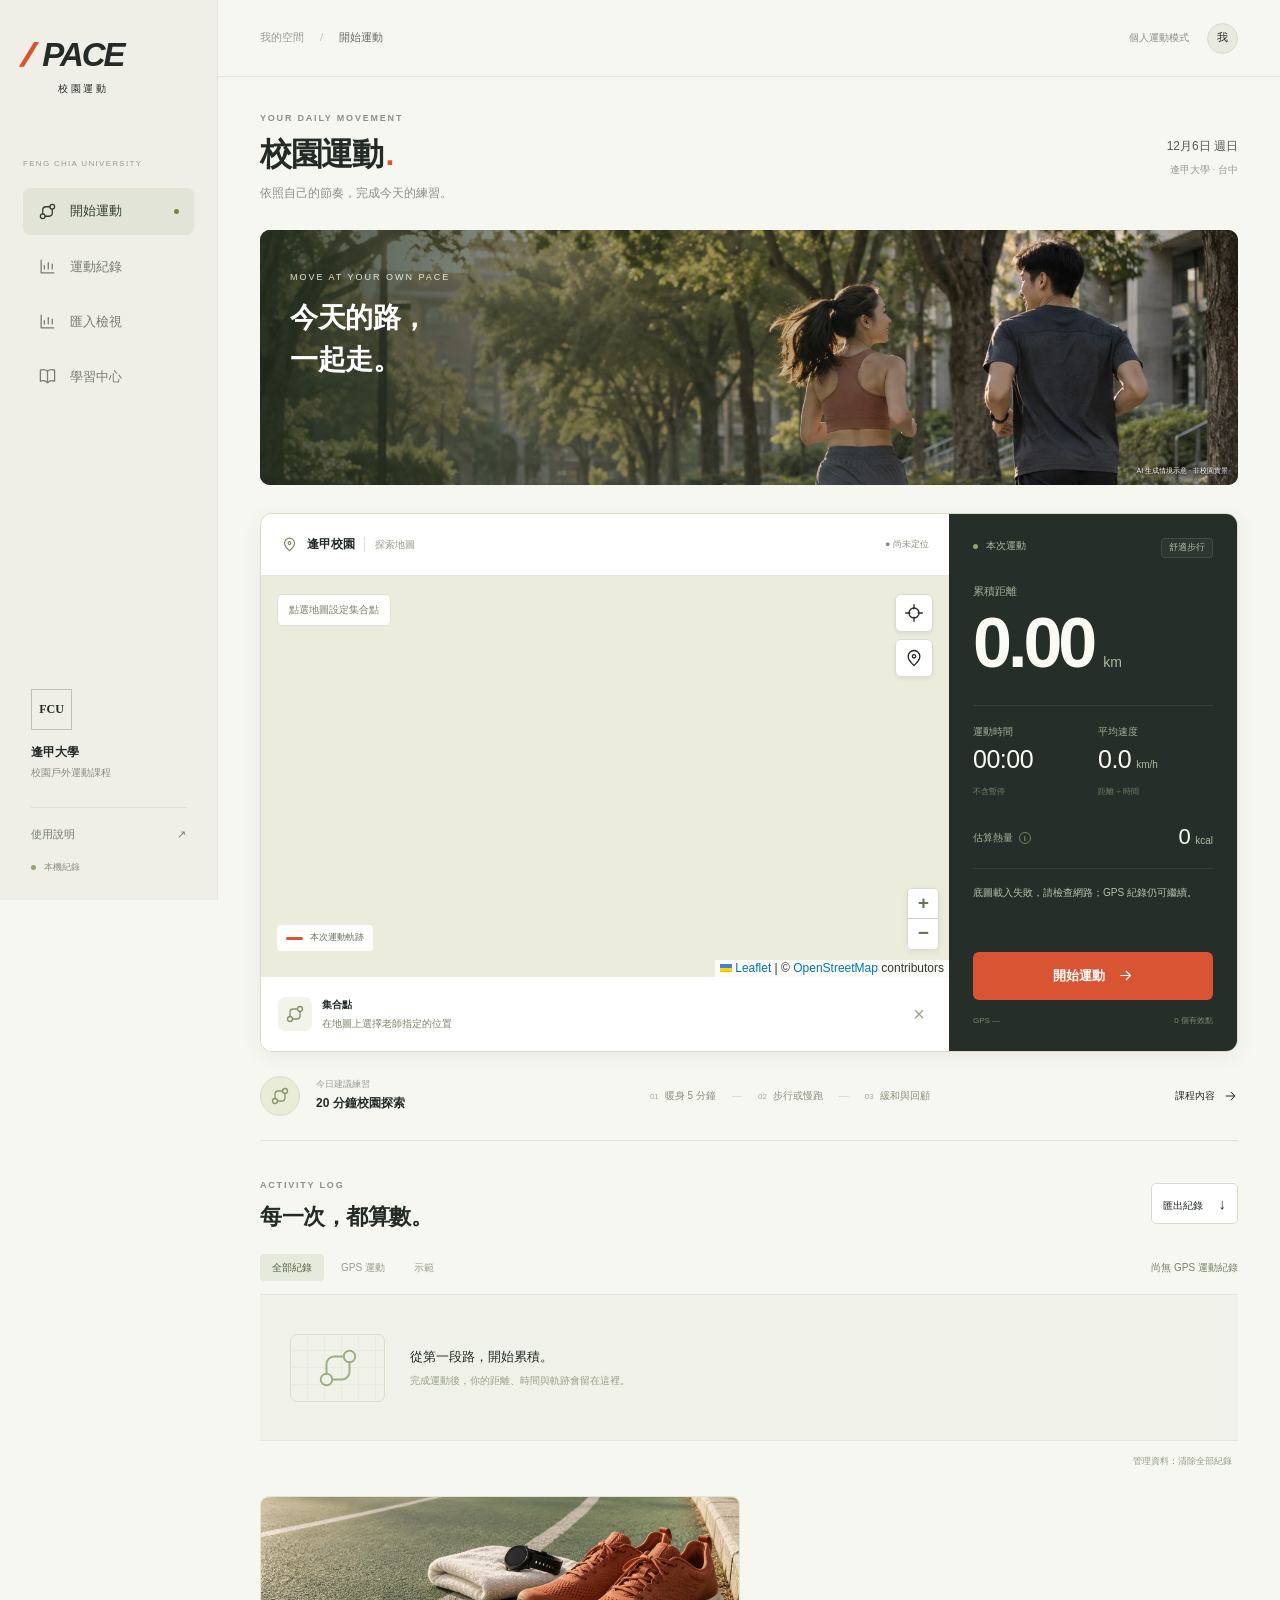
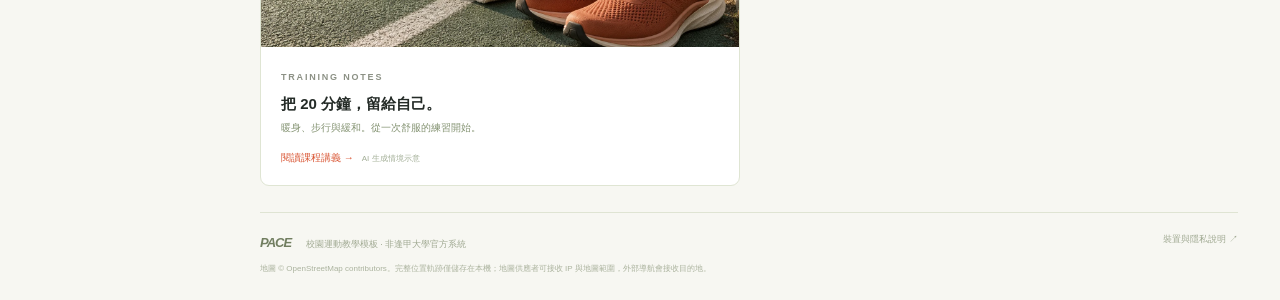
==== index.html @ a7670bfe "Initial commit" ====
<!doctype html><html lang="zh-Hant"><head><meta charset="utf-8"><meta name="viewport" content="width=device-width,initial-scale=1,viewport-fit=cover"><meta name="theme-color" content="#222824"><meta name="apple-mobile-web-app-capable" content="yes"><link rel="manifest" href="manifest.webmanifest"><link rel="icon" href="icon.svg" type="image/svg+xml"><link rel="stylesheet" href="vendor/leaflet.css"><link rel="stylesheet" href="style.css"><link rel="stylesheet" href="classroom.css"><title>PACE 校園運動 · 逢甲大學</title></head><body>
<svg class="sprite" xmlns="http://www.w3.org/2000/svg"><symbol id="i-route" viewBox="0 0 24 24"><circle cx="6" cy="18" r="3"/><circle cx="18" cy="6" r="3"/><path d="M6 15v-5a4 4 0 0 1 4-4h5M18 9v5a4 4 0 0 1-4 4h-5"/></symbol><symbol id="i-chart" viewBox="0 0 24 24"><path d="M4 4v16h16M8 15v-4m5 4V7m5 8v-6"/></symbol><symbol id="i-book" viewBox="0 0 24 24"><path d="M12 5v15M12 5C8 2 3 4 3 4v14s5-2 9 2c4-4 9-2 9-2V4s-5-2-9 1Z"/></symbol><symbol id="i-arrow" viewBox="0 0 24 24"><path d="M5 12h14m-6-6 6 6-6 6"/></symbol><symbol id="i-pin" viewBox="0 0 24 24"><path d="M19 10c0 5-7 11-7 11S5 15 5 10a7 7 0 1 1 14 0Z"/><circle cx="12" cy="10" r="2"/></symbol><symbol id="i-cross" viewBox="0 0 24 24"><circle cx="12" cy="12" r="6"/><path d="M12 2v5m0 10v5M2 12h5m10 0h5"/></symbol></svg>
<aside class="sidebar"><a class="brand" href="./" aria-label="PACE 校園運動首頁"><span class="brand-symbol">//</span>PACE<span class="brand-sub">校園運動</span></a><div class="workspace-label">FENG CHIA UNIVERSITY</div><nav class="sidenav"><a href="#exercise" class="active"><svg><use href="#i-route"/></svg>開始運動<span class="nav-dot"></span></a><a href="#history"><svg><use href="#i-chart"/></svg>運動紀錄</a><a href="classroom.html" data-cloud-only><svg><use href="#i-chart"/></svg>班級中心</a><a href="review.html"><svg><use href="#i-chart"/></svg>匯入檢視</a><a href="handout.html"><svg><use href="#i-book"/></svg>學習中心</a></nav><div class="side-bottom"><div class="campus-logo">FCU</div><strong>逢甲大學</strong><span>校園戶外運動課程</span><a href="guide.html">使用說明 <span>↗</span></a><div class="local-note"><i></i> 本機紀錄<span data-cloud-only> · 自選雲端繳交</span></div></div></aside>
<div class="shell"><header class="topbar"><div class="breadcrumb">我的空間 <span>/</span> <strong>開始運動</strong></div><div class="topright"><span class="device-label">個人運動模式</span><span class="avatar">我</span></div></header><main>
<section class="pageheading"><div><div class="overline">YOUR DAILY MOVEMENT</div><h1>校園運動<span class="title-dot">.</span></h1><p>依照自己的節奏，完成今天的練習。</p></div><div class="dateblock"><span id="todayDate"></span><small>逢甲大學 · 台中</small></div></section>
<section class="image-hero"><img src="assets/campus-run.webp" alt="生成示意：學生在綠蔭步道慢跑" fetchpriority="high"><div class="image-hero-copy"><span>MOVE AT YOUR OWN PACE</span><h2>今天的路，<br>一起走。</h2><a href="classroom.html" data-cloud-only>進入班級中心 <span>↗</span></a></div><small class="image-credit">AI 生成情境示意 · 非校園實景</small></section><section class="workout" id="exercise"><div class="mapcard"><div class="maptop"><div class="map-title"><svg><use href="#i-pin"/></svg><strong>逢甲校園</strong><span>探索地圖</span></div><span class="status" id="badge">● 尚未定位</span></div><div class="maparea"><div id="map" aria-label="逢甲大學校園互動地圖"></div><div class="map-instruction">點選地圖設定集合點</div><div class="maptools"><button id="locate" aria-label="我的定位" title="我的定位"><svg><use href="#i-cross"/></svg></button><button id="campus" aria-label="回到校園" title="回到校園"><svg><use href="#i-pin"/></svg></button></div><div class="map-scale-note"><span class="track-key"></span>本次運動軌跡</div></div><div class="mapnote"><span class="destination-icon"><svg><use href="#i-route"/></svg></span><div><strong>集合點</strong><span id="targetInfo">在地圖上選擇老師指定的位置</span></div><a id="navigate" hidden target="_blank" rel="noopener">導航 ↗</a><button id="clearTarget" title="清除集合點" aria-label="清除集合點">×</button></div></div>
<aside class="session-panel"><div class="session-top"><span><i></i> 本次運動</span><span id="activityLabel">舒適步行</span></div><div class="primarymetric"><span>累積距離</span><div><b id="distance">0.00</b><span>km</span></div></div><div class="metric-grid"><article><span>運動時間</span><strong id="elapsed">00:00</strong><small>不含暫停</small></article><article><span>平均速度</span><strong><b id="speed">0.0</b><em>km/h</em></strong><small>距離 ÷ 時間</small></article><article class="energy"><span>估算熱量 <button class="info-button" id="energyInfo" aria-label="查看熱量估算方式">i</button></span><strong><b id="calories">0</b><em>kcal</em></strong></article></div><div class="session-message" id="message" role="status" aria-live="polite">開啟定位，準備記錄你的第一步。</div><div class="actiondock"><button class="primary" id="openSetup"><span>開始運動</span><svg><use href="#i-arrow"/></svg></button><div class="controls"><button id="pause" disabled>Ⅱ 暫停</button><button id="finish" disabled>■ 結束並儲存</button></div></div><div class="signalbar"><span>GPS <b id="accuracy">—</b></span><span id="points">0 個有效點</span></div></aside></section>
<section class="training-strip"><div class="training-icon"><svg><use href="#i-route"/></svg></div><div class="training-copy"><span>今日建議練習</span><strong>20 分鐘校園探索</strong></div><div class="training-steps"><span><i>01</i>暖身 5 分鐘</span><b>—</b><span><i>02</i>步行或慢跑</span><b>—</b><span><i>03</i>緩和與回顧</span></div><a href="handout.html">課程內容 <svg><use href="#i-arrow"/></svg></a></section>
<section id="history" class="history-section"><div class="sectionheading"><div><span class="overline">ACTIVITY LOG</span><h2>每一次，都算數。</h2></div><button id="exportAll" class="export">匯出紀錄 <span>↓</span></button></div><div class="historybar"><div class="filters" aria-label="篩選紀錄"><button class="selected" data-filter="all" aria-pressed="true">全部紀錄</button><button data-filter="real" aria-pressed="false">GPS 運動</button><button data-filter="demo" aria-pressed="false">示範</button></div><span id="historyTotal">尚無運動紀錄</span></div><div id="records"></div><button id="deleteAll" class="delete-all">管理資料：清除全部紀錄</button></section>
<section class="editorial-cards"><article class="editorial-card"><img src="assets/track-essentials.webp" alt="生成示意：跑道旁的跑鞋與運動裝備" loading="lazy"><div><span class="overline">TRAINING NOTES</span><h3>把 20 分鐘，留給自己。</h3><p>暖身、步行與緩和。從一次舒服的練習開始。</p><a href="handout.html">閱讀課程講義 →</a><small>　AI 生成情境示意</small></div></article><article class="editorial-card" data-cloud-only><img src="assets/campus-run.webp" alt="生成示意：同學一起運動" loading="lazy"><div><span class="overline">CLASSROOM CONNECTION</span><h3>一堂課，連結每個人的進步。</h3><p>加入班級、繳交運動紀錄，讓老師看見你的練習。</p><a href="classroom.html">開啟班級中心 →</a><small>　AI 生成情境示意</small></div></article></section><footer><span><b>PACE</b> 校園運動教學模板 · 非逢甲大學官方系統</span><a href="guide.html">裝置與隱私說明 ↗</a><p>地圖 © OpenStreetMap contributors。完整位置軌跡僅儲存在本機；<span data-cloud-only>運動摘要可由你確認後繳交至班級資料庫。</span>地圖供應者可接收 IP 與地圖範圍，外部導航會接收目的地。</p></footer>
</main></div>
<dialog id="setupDialog"><div class="dialog-head"><div><span class="overline">BEFORE YOU GO</span><h2>準備開始</h2></div><button id="closeSetup" class="close" aria-label="關閉設定">×</button></div><p class="dialog-intro">確認個人資料，讓這次運動有自己的紀錄。</p><form id="profile"><fieldset id="fields"><label>課堂代號 <span>選填，不需真實姓名</span><input id="alias" maxlength="24" placeholder="例如 A 組 07"></label><div class="three"><label>身高 <span>cm</span><input id="height" type="number" min="80" max="230" value="165" required></label><label>體重 <span>kg</span><input id="weight" type="number" min="20" max="250" step="0.1" value="60" required></label><label>年齡 <span>歲</span><input id="age" type="number" min="6" max="100" value="20" required></label></div><label>運動方式<select id="mode"><option value="3.5">舒適步行 · 3.5 MET</option><option value="4.8">快走 · 4.8 MET</option><option value="7.5">慢跑 · 7.5 MET</option></select></label><div class="privacy-note"><svg><use href="#i-cross"/></svg><span>保持網頁在前景。切換 App 或鎖屏會暫停，返回後請按繼續。</span></div><label class="check"><input id="consent" type="checkbox" required><span>同意在此裝置記錄位置與運動資料，可隨時刪除。</span></label></fieldset><button class="primary" id="start" type="submit">開始 GPS 運動 <svg><use href="#i-arrow"/></svg></button></form><button class="demo-link" id="demo">先體驗示範運動</button><p class="fine">熱量僅供教學參考。身高、年齡不參與估算；成人 MET 不宜作未滿 19 歲學生的個人評估。</p></dialog>
<dialog id="energyDialog"><div class="dialog-head"><h2>熱量如何估算？</h2><button class="close" id="closeEnergy" aria-label="關閉熱量說明">×</button></div><p>以你選擇的活動強度（MET）、體重與運動時間估算總消耗，包含休息代謝。</p><div class="formula">MET × 3.5 × 體重 kg ÷ 200 × 分鐘</div><p class="fine">不是 GPS 直接測量，也不能作為醫療或飲食處方。實際消耗因速度、坡度與個人體能而異。</p><a href="handout.html">查看完整教學講義 →</a></dialog>
<script src="vendor/leaflet.js"></script><script src="mode.js"></script>
<script src="tiles.js"></script>
<script src="core.js"></script><script src="app.js"></script><script src="cloud-upload.js"></script></body></html>
---- vendor/leaflet.css ----
/* required styles */

.leaflet-pane,
.leaflet-tile,
.leaflet-marker-icon,
.leaflet-marker-shadow,
.leaflet-tile-container,
.leaflet-pane > svg,
.leaflet-pane > canvas,
.leaflet-zoom-box,
.leaflet-image-layer,
.leaflet-layer {
	position: absolute;
	left: 0;
	top: 0;
	}
.leaflet-container {
	overflow: hidden;
	}
.leaflet-tile,
.leaflet-marker-icon,
.leaflet-marker-shadow {
	-webkit-user-select: none;
	   -moz-user-select: none;
	        user-select: none;
	  -webkit-user-drag: none;
	}
/* Prevents IE11 from highlighting tiles in blue */
.leaflet-tile::selection {
	background: transparent;
}
/* Safari renders non-retina tile on retina better with this, but Chrome is worse */
.leaflet-safari .leaflet-tile {
	image-rendering: -webkit-optimize-contrast;
	}
/* hack that prevents hw layers "stretching" when loading new tiles */
.leaflet-safari .leaflet-tile-container {
	width: 1600px;
	height: 1600px;
	-webkit-transform-origin: 0 0;
	}
.leaflet-marker-icon,
.leaflet-marker-shadow {
	display: block;
	}
/* .leaflet-container svg: reset svg max-width decleration shipped in Joomla! (joomla.org) 3.x */
/* .leaflet-container img: map is broken in FF if you have max-width: 100% on tiles */
.leaflet-container .leaflet-overlay-pane svg {
	max-width: none !important;
	max-height: none !important;
	}
.leaflet-container .leaflet-marker-pane img,
.leaflet-container .leaflet-shadow-pane img,
.leaflet-container .leaflet-tile-pane img,
.leaflet-container img.leaflet-image-layer,
.leaflet-container .leaflet-tile {
	max-width: none !important;
	max-height: none !important;
	width: auto;
	padding: 0;
	}

.leaflet-container img.leaflet-tile {
	/* See: https://bugs.chromium.org/p/chromium/issues/detail?id=600120 */
	mix-blend-mode: plus-lighter;
}

.leaflet-container.leaflet-touch-zoom {
	-ms-touch-action: pan-x pan-y;
	touch-action: pan-x pan-y;
	}
.leaflet-container.leaflet-touch-drag {
	-ms-touch-action: pinch-zoom;
	/* Fallback for FF which doesn't support pinch-zoom */
	touch-action: none;
	touch-action: pinch-zoom;
}
.leaflet-container.leaflet-touch-drag.leaflet-touch-zoom {
	-ms-touch-action: none;
	touch-action: none;
}
.leaflet-container {
	-webkit-tap-highlight-color: transparent;
}
.leaflet-container a {
	-webkit-tap-highlight-color: rgba(51, 181, 229, 0.4);
}
.leaflet-tile {
	filter: inherit;
	visibility: hidden;
	}
.leaflet-tile-loaded {
	visibility: inherit;
	}
.leaflet-zoom-box {
	width: 0;
	height: 0;
	-moz-box-sizing: border-box;
	     box-sizing: border-box;
	z-index: 800;
	}
/* workaround for https://bugzilla.mozilla.org/show_bug.cgi?id=888319 */
.leaflet-overlay-pane svg {
	-moz-user-select: none;
	}

.leaflet-pane         { z-index: 400; }

.leaflet-tile-pane    { z-index: 200; }
.leaflet-overlay-pane { z-index: 400; }
.leaflet-shadow-pane  { z-index: 500; }
.leaflet-marker-pane  { z-index: 600; }
.leaflet-tooltip-pane   { z-index: 650; }
.leaflet-popup-pane   { z-index: 700; }

.leaflet-map-pane canvas { z-index: 100; }
.leaflet-map-pane svg    { z-index: 200; }

.leaflet-vml-shape {
	width: 1px;
	height: 1px;
	}
.lvml {
	behavior: url(#default#VML);
	display: inline-block;
	position: absolute;
	}


/* control positioning */

.leaflet-control {
	position: relative;
	z-index: 800;
	pointer-events: visiblePainted; /* IE 9-10 doesn't have auto */
	pointer-events: auto;
	}
.leaflet-top,
.leaflet-bottom {
	position: absolute;
	z-index: 1000;
	pointer-events: none;
	}
.leaflet-top {
	top: 0;
	}
.leaflet-right {
	right: 0;
	}
.leaflet-bottom {
	bottom: 0;
	}
.leaflet-left {
	left: 0;
	}
.leaflet-control {
	float: left;
	clear: both;
	}
.leaflet-right .leaflet-control {
	float: right;
	}
.leaflet-top .leaflet-control {
	margin-top: 10px;
	}
.leaflet-bottom .leaflet-control {
	margin-bottom: 10px;
	}
.leaflet-left .leaflet-control {
	margin-left: 10px;
	}
.leaflet-right .leaflet-control {
	margin-right: 10px;
	}


/* zoom and fade animations */

.leaflet-fade-anim .leaflet-popup {
	opacity: 0;
	-webkit-transition: opacity 0.2s linear;
	   -moz-transition: opacity 0.2s linear;
	        transition: opacity 0.2s linear;
	}
.leaflet-fade-anim .leaflet-map-pane .leaflet-popup {
	opacity: 1;
	}
.leaflet-zoom-animated {
	-webkit-transform-origin: 0 0;
	    -ms-transform-origin: 0 0;
	        transform-origin: 0 0;
	}
svg.leaflet-zoom-animated {
	will-change: transform;
}

.leaflet-zoom-anim .leaflet-zoom-animated {
	-webkit-transition: -webkit-transform 0.25s cubic-bezier(0,0,0.25,1);
	   -moz-transition:    -moz-transform 0.25s cubic-bezier(0,0,0.25,1);
	        transition:         transform 0.25s cubic-bezier(0,0,0.25,1);
	}
.leaflet-zoom-anim .leaflet-tile,
.leaflet-pan-anim .leaflet-tile {
	-webkit-transition: none;
	   -moz-transition: none;
	        transition: none;
	}

.leaflet-zoom-anim .leaflet-zoom-hide {
	visibility: hidden;
	}


/* cursors */

.leaflet-interactive {
	cursor: pointer;
	}
.leaflet-grab {
	cursor: -webkit-grab;
	cursor:    -moz-grab;
	cursor:         grab;
	}
.leaflet-crosshair,
.leaflet-crosshair .leaflet-interactive {
	cursor: crosshair;
	}
.leaflet-popup-pane,
.leaflet-control {
	cursor: auto;
	}
.leaflet-dragging .leaflet-grab,
.leaflet-dragging .leaflet-grab .leaflet-interactive,
.leaflet-dragging .leaflet-marker-draggable {
	cursor: move;
	cursor: -webkit-grabbing;
	cursor:    -moz-grabbing;
	cursor:         grabbing;
	}

/* marker & overlays interactivity */
.leaflet-marker-icon,
.leaflet-marker-shadow,
.leaflet-image-layer,
.leaflet-pane > svg path,
.leaflet-tile-container {
	pointer-events: none;
	}

.leaflet-marker-icon.leaflet-interactive,
.leaflet-image-layer.leaflet-interactive,
.leaflet-pane > svg path.leaflet-interactive,
svg.leaflet-image-layer.leaflet-interactive path {
	pointer-events: visiblePainted; /* IE 9-10 doesn't have auto */
	pointer-events: auto;
	}

/* visual tweaks */

.leaflet-container {
	background: #ddd;
	outline-offset: 1px;
	}
.leaflet-container a {
	color: #0078A8;
	}
.leaflet-zoom-box {
	border: 2px dotted #38f;
	background: rgba(255,255,255,0.5);
	}


/* general typography */
.leaflet-container {
	font-family: "Helvetica Neue", Arial, Helvetica, sans-serif;
	font-size: 12px;
	font-size: 0.75rem;
	line-height: 1.5;
	}


/* general toolbar styles */

.leaflet-bar {
	box-shadow: 0 1px 5px rgba(0,0,0,0.65);
	border-radius: 4px;
	}
.leaflet-bar a {
	background-color: #fff;
	border-bottom: 1px solid #ccc;
	width: 26px;
	height: 26px;
	line-height: 26px;
	display: block;
	text-align: center;
	text-decoration: none;
	color: black;
	}
.leaflet-bar a,
.leaflet-control-layers-toggle {
	background-position: 50% 50%;
	background-repeat: no-repeat;
	display: block;
	}
.leaflet-bar a:hover,
.leaflet-bar a:focus {
	background-color: #f4f4f4;
	}
.leaflet-bar a:first-child {
	border-top-left-radius: 4px;
	border-top-right-radius: 4px;
	}
.leaflet-bar a:last-child {
	border-bottom-left-radius: 4px;
	border-bottom-right-radius: 4px;
	border-bottom: none;
	}
.leaflet-bar a.leaflet-disabled {
	cursor: default;
	background-color: #f4f4f4;
	color: #bbb;
	}

.leaflet-touch .leaflet-bar a {
	width: 30px;
	height: 30px;
	line-height: 30px;
	}
.leaflet-touch .leaflet-bar a:first-child {
	border-top-left-radius: 2px;
	border-top-right-radius: 2px;
	}
.leaflet-touch .leaflet-bar a:last-child {
	border-bottom-left-radius: 2px;
	border-bottom-right-radius: 2px;
	}

/* zoom control */

.leaflet-control-zoom-in,
.leaflet-control-zoom-out {
	font: bold 18px 'Lucida Console', Monaco, monospace;
	text-indent: 1px;
	}

.leaflet-touch .leaflet-control-zoom-in, .leaflet-touch .leaflet-control-zoom-out  {
	font-size: 22px;
	}


/* layers control */

.leaflet-control-layers {
	box-shadow: 0 1px 5px rgba(0,0,0,0.4);
	background: #fff;
	border-radius: 5px;
	}
.leaflet-control-layers-toggle {
	background-image: url(images/layers.png);
	width: 36px;
	height: 36px;
	}
.leaflet-retina .leaflet-control-layers-toggle {
	background-image: url(images/layers-2x.png);
	background-size: 26px 26px;
	}
.leaflet-touch .leaflet-control-layers-toggle {
	width: 44px;
	height: 44px;
	}
.leaflet-control-layers .leaflet-control-layers-list,
.leaflet-control-layers-expanded .leaflet-control-layers-toggle {
	display: none;
	}
.leaflet-control-layers-expanded .leaflet-control-layers-list {
	display: block;
	position: relative;
	}
.leaflet-control-layers-expanded {
	padding: 6px 10px 6px 6px;
	color: #333;
	background: #fff;
	}
.leaflet-control-layers-scrollbar {
	overflow-y: scroll;
	overflow-x: hidden;
	padding-right: 5px;
	}
.leaflet-control-layers-selector {
	margin-top: 2px;
	position: relative;
	top: 1px;
	}
.leaflet-control-layers label {
	display: block;
	font-size: 13px;
	font-size: 1.08333em;
	}
.leaflet-control-layers-separator {
	height: 0;
	border-top: 1px solid #ddd;
	margin: 5px -10px 5px -6px;
	}

/* Default icon URLs */
.leaflet-default-icon-path { /* used only in path-guessing heuristic, see L.Icon.Default */
	background-image: url(images/marker-icon.png);
	}


/* attribution and scale controls */

.leaflet-container .leaflet-control-attribution {
	background: #fff;
	background: rgba(255, 255, 255, 0.8);
	margin: 0;
	}
.leaflet-control-attribution,
.leaflet-control-scale-line {
	padding: 0 5px;
	color: #333;
	line-height: 1.4;
	}
.leaflet-control-attribution a {
	text-decoration: none;
	}
.leaflet-control-attribution a:hover,
.leaflet-control-attribution a:focus {
	text-decoration: underline;
	}
.leaflet-attribution-flag {
	display: inline !important;
	vertical-align: baseline !important;
	width: 1em;
	height: 0.6669em;
	}
.leaflet-left .leaflet-control-scale {
	margin-left: 5px;
	}
.leaflet-bottom .leaflet-control-scale {
	margin-bottom: 5px;
	}
.leaflet-control-scale-line {
	border: 2px solid #777;
	border-top: none;
	line-height: 1.1;
	padding: 2px 5px 1px;
	white-space: nowrap;
	-moz-box-sizing: border-box;
	     box-sizing: border-box;
	background: rgba(255, 255, 255, 0.8);
	text-shadow: 1px 1px #fff;
	}
.leaflet-control-scale-line:not(:first-child) {
	border-top: 2px solid #777;
	border-bottom: none;
	margin-top: -2px;
	}
.leaflet-control-scale-line:not(:first-child):not(:last-child) {
	border-bottom: 2px solid #777;
	}

.leaflet-touch .leaflet-control-attribution,
.leaflet-touch .leaflet-control-layers,
.leaflet-touch .leaflet-bar {
	box-shadow: none;
	}
.leaflet-touch .leaflet-control-layers,
.leaflet-touch .leaflet-bar {
	border: 2px solid rgba(0,0,0,0.2);
	background-clip: padding-box;
	}


/* popup */

.leaflet-popup {
	position: absolute;
	text-align: center;
	margin-bottom: 20px;
	}
.leaflet-popup-content-wrapper {
	padding: 1px;
	text-align: left;
	border-radius: 12px;
	}
.leaflet-popup-content {
	margin: 13px 24px 13px 20px;
	line-height: 1.3;
	font-size: 13px;
	font-size: 1.08333em;
	min-height: 1px;
	}
.leaflet-popup-content p {
	margin: 17px 0;
	margin: 1.3em 0;
	}
.leaflet-popup-tip-container {
	width: 40px;
	height: 20px;
	position: absolute;
	left: 50%;
	margin-top: -1px;
	margin-left: -20px;
	overflow: hidden;
	pointer-events: none;
	}
.leaflet-popup-tip {
	width: 17px;
	height: 17px;
	padding: 1px;

	margin: -10px auto 0;
	pointer-events: auto;

	-webkit-transform: rotate(45deg);
	   -moz-transform: rotate(45deg);
	    -ms-transform: rotate(45deg);
	        transform: rotate(45deg);
	}
.leaflet-popup-content-wrapper,
.leaflet-popup-tip {
	background: white;
	color: #333;
	box-shadow: 0 3px 14px rgba(0,0,0,0.4);
	}
.leaflet-container a.leaflet-popup-close-button {
	position: absolute;
	top: 0;
	right: 0;
	border: none;
	text-align: center;
	width: 24px;
	height: 24px;
	font: 16px/24px Tahoma, Verdana, sans-serif;
	color: #757575;
	text-decoration: none;
	background: transparent;
	}
.leaflet-container a.leaflet-popup-close-button:hover,
.leaflet-container a.leaflet-popup-close-button:focus {
	color: #585858;
	}
.leaflet-popup-scrolled {
	overflow: auto;
	}

.leaflet-oldie .leaflet-popup-content-wrapper {
	-ms-zoom: 1;
	}
.leaflet-oldie .leaflet-popup-tip {
	width: 24px;
	margin: 0 auto;

	-ms-filter: "progid:DXImageTransform.Microsoft.Matrix(M11=0.70710678, M12=0.70710678, M21=-0.70710678, M22=0.70710678)";
	filter: progid:DXImageTransform.Microsoft.Matrix(M11=0.70710678, M12=0.70710678, M21=-0.70710678, M22=0.70710678);
	}

.leaflet-oldie .leaflet-control-zoom,
.leaflet-oldie .leaflet-control-layers,
.leaflet-oldie .leaflet-popup-content-wrapper,
.leaflet-oldie .leaflet-popup-tip {
	border: 1px solid #999;
	}


/* div icon */

.leaflet-div-icon {
	background: #fff;
	border: 1px solid #666;
	}


/* Tooltip */
/* Base styles for the element that has a tooltip */
.leaflet-tooltip {
	position: absolute;
	padding: 6px;
	background-color: #fff;
	border: 1px solid #fff;
	border-radius: 3px;
	color: #222;
	white-space: nowrap;
	-webkit-user-select: none;
	-moz-user-select: none;
	-ms-user-select: none;
	user-select: none;
	pointer-events: none;
	box-shadow: 0 1px 3px rgba(0,0,0,0.4);
	}
.leaflet-tooltip.leaflet-interactive {
	cursor: pointer;
	pointer-events: auto;
	}
.leaflet-tooltip-top:before,
.leaflet-tooltip-bottom:before,
.leaflet-tooltip-left:before,
.leaflet-tooltip-right:before {
	position: absolute;
	pointer-events: none;
	border: 6px solid transparent;
	background: transparent;
	content: "";
	}

/* Directions */

.leaflet-tooltip-bottom {
	margin-top: 6px;
}
.leaflet-tooltip-top {
	margin-top: -6px;
}
.leaflet-tooltip-bottom:before,
.leaflet-tooltip-top:before {
	left: 50%;
	margin-left: -6px;
	}
.leaflet-tooltip-top:before {
	bottom: 0;
	margin-bottom: -12px;
	border-top-color: #fff;
	}
.leaflet-tooltip-bottom:before {
	top: 0;
	margin-top: -12px;
	margin-left: -6px;
	border-bottom-color: #fff;
	}
.leaflet-tooltip-left {
	margin-left: -6px;
}
.leaflet-tooltip-right {
	margin-left: 6px;
}
.leaflet-tooltip-left:before,
.leaflet-tooltip-right:before {
	top: 50%;
	margin-top: -6px;
	}
.leaflet-tooltip-left:before {
	right: 0;
	margin-right: -12px;
	border-left-color: #fff;
	}
.leaflet-tooltip-right:before {
	left: 0;
	margin-left: -12px;
	border-right-color: #fff;
	}

/* Printing */

@media print {
	/* Prevent printers from removing background-images of controls. */
	.leaflet-control {
		-webkit-print-color-adjust: exact;
		print-color-adjust: exact;
		}
	}
---- style.css ----
:root{--ink:#242b27;--muted:#82867e;--orange:#d95432;--paper:#f7f7f2;--line:#e4e5dc;--dark:#252e28}*{box-sizing:border-box}html{scroll-behavior:smooth;scroll-padding-top:24px}body{margin:0;background:var(--paper);color:var(--ink);font:14px/1.55 -apple-system,BlinkMacSystemFont,"Noto Sans TC",sans-serif}a{color:inherit;text-decoration:none}button,input,select{font:inherit}button,a,input,select{-webkit-tap-highlight-color:transparent}button{cursor:pointer}button:disabled{cursor:default;opacity:.4}button:focus-visible,a:focus-visible,input:focus-visible,select:focus-visible{outline:3px solid #e89462;outline-offset:4px}svg:not([width]){width:20px;height:20px;fill:none;stroke:currentColor;stroke-width:1.6;stroke-linecap:round;stroke-linejoin:round;flex-shrink:0}.sprite{position:absolute;width:0;height:0;overflow:hidden}button{border:0;background:none;color:inherit}h1,h2,p{margin:0}.sidebar{position:fixed;width:218px;inset:0 auto 0 0;background:#efefe7;border-right:1px solid var(--line);padding:38px 23px 25px;display:flex;flex-direction:column;z-index:10}.brand{display:flex;align-items:center;flex-wrap:wrap;font-size:33px;letter-spacing:-2px;font-weight:850;font-style:italic;line-height:1}.brand-symbol{color:var(--orange);margin-right:9px;letter-spacing:-8px;padding-right:8px;transform:skew(-13deg)}.brand-sub{font-size:10px;font-style:normal;font-weight:500;letter-spacing:2.5px;display:block;width:100%;padding:13px 0 0 35px}.workspace-label{font-size:8px;letter-spacing:1.3px;color:#999d92;margin-top:64px;margin-bottom:18px;white-space:nowrap}.sidenav{display:flex;flex-direction:column;gap:9px}.sidenav a{display:flex;align-items:center;gap:13px;padding:13px 15px;border-radius:7px;font-weight:550;color:#787c74;font-size:13px}.sidenav a.active{background:#e2e4d8;color:#303c2c}.sidenav a:hover{background:#e7e8df}.sidenav svg{width:19px;height:19px}.nav-dot{margin-left:auto;background:#70864b;border-radius:50%;width:5px;height:5px}.side-bottom{margin-top:auto;padding:30px 8px 0}.campus-logo{border:1px solid #bdc2b0;width:41px;height:41px;display:grid;place-items:center;font:600 12px Georgia;margin-bottom:13px}.side-bottom>strong{display:block;font-size:12px}.side-bottom>span{font-size:10px;color:#8b8d80}.side-bottom>a{display:flex;justify-content:space-between;border-top:1px solid #dedfd4;margin-top:24px;padding:18px 0;color:#777d70;font-size:11px}.local-note{font-size:9px;color:#8b8e80}.local-note i,.session-top i{display:inline-block;width:5px;height:5px;border-radius:50%;background:#92a667;margin-right:5px}.shell{margin-left:218px}.topbar{height:77px;border-bottom:1px solid var(--line);display:flex;justify-content:space-between;align-items:center;padding:0 42px}.breadcrumb{font-size:11px;color:#999c92}.breadcrumb span{margin:0 13px;color:#c5c8bd}.breadcrumb strong{color:#646b5e;font-weight:500}.topright{display:flex;gap:18px;align-items:center}.device-label{font-size:10px;color:#888e81}.avatar{border:1px solid #d8ddd0;border-radius:50%;width:31px;height:31px;display:grid;place-items:center;font-size:11px;background:#e8eadf}main{max-width:1510px;margin:auto;padding:35px 42px 0}.pageheading{display:flex;align-items:center;justify-content:space-between;margin-bottom:28px}.overline{font-size:9px;letter-spacing:1.8px;color:#8c9185;font-weight:600}h1{font-size:32px;letter-spacing:-1.4px;line-height:1.3;margin:8px 0}.title-dot{color:var(--orange);margin-left:3px}.pageheading p{font-size:12px;color:#8a8e83}.dateblock{text-align:right;font-size:12px;color:#535b4c}.dateblock small{display:block;font-size:10px;color:#979c90;margin-top:7px}.workout{display:grid;grid-template-columns:minmax(0,1fr) 288px;gap:0;border-radius:12px;overflow:hidden;border:1px solid #d6dbcb;box-shadow:0 5px 20px #303b2510}.mapcard{background:white;min-width:0}.maptop{height:62px;display:flex;justify-content:space-between;align-items:center;padding:0 20px;border-bottom:1px solid var(--line)}.map-title{display:flex;gap:9px;align-items:center}.map-title svg{width:17px;height:17px;color:#778765}.map-title strong{font-size:12px}.map-title>span{border-left:1px solid #ddd;padding-left:10px;font-size:10px;color:#959c8a}.status{font-size:9px;color:#89917f;white-space:nowrap}.maparea{position:relative}.maparea #map{height:401px;background:#ececdd;z-index:1}.leaflet-container{font-family:inherit}
.leaflet-tile-pane{filter:saturate(.5)}.maptools{position:absolute;right:16px;top:18px;z-index:500;display:flex;flex-direction:column;gap:7px}.maptools button{background:white;width:38px;height:38px;border:1px solid #d8ddcf;border-radius:6px;box-shadow:0 2px 4px #2221;display:grid;place-items:center}.maptools button:hover{background:#f4f6ed}.map-instruction{position:absolute;left:16px;top:18px;z-index:500;background:#fffffff0;border:1px solid #dce2d4;padding:7px 11px;border-radius:5px;font-size:10px;color:#7a8370;pointer-events:none}.map-scale-note{position:absolute;bottom:26px;left:16px;z-index:500;font-size:9px;background:#fffffff0;padding:6px 9px;border-radius:4px;color:#657158;display:flex;gap:7px;align-items:center;pointer-events:none}.track-key{width:17px;height:3px;background:var(--orange);border-radius:4px}.mapnote{height:74px;display:flex;align-items:center;gap:10px;padding:12px 17px}.destination-icon{background:#f2f3e9;width:34px;height:34px;border-radius:7px;display:grid;place-items:center;color:#84936b}.mapnote>div{flex:1;min-width:0}.mapnote strong{font-size:10px;display:block;margin-bottom:3px}.mapnote #targetInfo{font-size:10px;color:#919885;display:block;line-height:1.5}.mapnote a{font-size:11px;color:var(--orange);font-weight:600;white-space:nowrap}.mapnote button{font-size:20px;color:#a2a795;padding:7px}.session-panel{background:var(--dark);color:#fafbf4;padding:24px;display:flex;flex-direction:column}.session-top{display:flex;justify-content:space-between;font-size:10px;color:#b3bba8}.session-top>span:last-child{background:#ffffff0a;border:1px solid #ffffff1a;border-radius:4px;padding:2px 7px;font-size:9px}.primarymetric{padding:22px 0 21px}.primarymetric>span{font-size:11px;color:#a8b29d}.primarymetric>div{display:flex;align-items:baseline;gap:10px}.primarymetric b{font-size:70px;line-height:1.18;font-weight:550;letter-spacing:-4px;font-variant-numeric:tabular-nums}.primarymetric div>span{font-size:14px;color:#aeb8a2}.metric-grid{display:grid;grid-template-columns:1fr 1fr;border-top:1px solid #ffffff14;border-bottom:1px solid #ffffff14;padding:18px 0 14px;gap:20px 10px}.metric-grid article>span{display:block;font-size:10px;color:#a5b098}.metric-grid strong{font-size:25px;font-weight:500;letter-spacing:-.5px;display:block;font-variant-numeric:tabular-nums}.metric-grid b{font-weight:500}.metric-grid em{font-size:10px;font-style:normal;margin-left:5px;letter-spacing:0;color:#b0b9a5}.metric-grid small{font-size:8px;color:#72816a}.metric-grid .energy{grid-column:1/-1;display:flex;align-items:center;justify-content:space-between}.energy strong{font-size:22px}.info-button{border:1px solid #728367;color:#b1bca5;font-size:8px;border-radius:50%;width:12px;height:12px;padding:0;margin-left:3px}.session-message{font-size:10px;line-height:1.8;color:#acb7a1;min-height:55px;padding:15px 0 13px}.actiondock{margin-top:auto}.primary{background:var(--orange);color:white;display:flex;align-items:center;justify-content:center;gap:12px;min-height:48px;border-radius:6px;width:100%;font-size:13px;font-weight:600;transition:background .15s,transform .15s}.primary:hover{background:#c44527}.primary:active{transform:scale(.985)}.primary svg{width:17px;height:17px}.controls{display:flex;gap:8px;margin-top:9px}.controls button{flex:1;border:1px solid #ffffff22;border-radius:5px;min-height:40px;font-size:11px}.controls button:hover:not(:disabled){background:#ffffff0c}.signalbar{display:flex;justify-content:space-between;font-size:8px;color:#7c8a70;padding-top:15px}.signalbar b{font-weight:400}.training-strip{display:flex;align-items:center;gap:16px;padding:24px 0;border-bottom:1px solid #dfe3d5}.training-icon{background:#e8ecd9;border:1px solid #d8dfc3;color:#899765;width:40px;height:40px;border-radius:50%;display:grid;place-items:center}.training-copy>span{display:block;font-size:9px;color:#9b9f91}.training-copy>strong{font-size:12px;font-weight:600}.training-steps{display:flex;align-items:center;gap:16px;margin-left:auto;font-size:10px;color:#888f7b}.training-steps i{font-size:8px;font-style:normal;color:#a2ab90;margin-right:6px}.training-steps b{font-weight:400;color:#d0d6c4}.training-strip>a{font-size:10px;display:flex;align-items:center;gap:8px;margin-left:auto}.training-strip>a svg{width:15px}.history-section{padding-top:32px;scroll-margin-top:15px}.sectionheading{display:flex;align-items:center;justify-content:space-between;margin-bottom:20px}h2{font-size:22px;font-weight:600;letter-spacing:-.5px}.sectionheading h2{margin-top:5px}.export{border:1px solid #d9ddce;background:white;border-radius:5px;padding:8px 11px;font-size:10px}.export span{margin-left:13px;font-size:15px}.historybar{display:flex;align-items:center;justify-content:space-between;border-bottom:1px solid var(--line);padding-bottom:13px}.filters{display:flex;gap:5px}.filters button{font-size:10px;color:#979e8b;padding:6px 12px;border-radius:4px}.filters button.selected{background:#e6eadd;color:#556245}.historybar>span{font-size:10px;color:#979e8b}.empty{min-height:146px;display:flex;align-items:center;gap:25px;padding:26px 30px;background:#f0f2e9;border-bottom:1px solid #e4e8db}.empty-art{width:95px;height:68px;position:relative;border:1px solid #d8deca;border-radius:7px;background:repeating-linear-gradient(0deg,transparent,transparent 16px,#e2e7d7 17px),repeating-linear-gradient(90deg,transparent,transparent 16px,#e2e7d7 17px)}.empty-art svg{position:absolute;width:46px;height:46px;left:24px;top:10px;color:#9cae82;stroke-width:1}.empty h3{font-size:13px;margin:0 0 6px;font-weight:500}.empty p{font-size:10px;color:#989f8b}.record{display:grid;grid-template-columns:100px minmax(120px,1fr) 160px auto;align-items:center;gap:20px;padding:18px 0;border-bottom:1px solid var(--line)}.route-thumb{width:100px;height:67px;border-radius:5px;background:#ecefe2;display:grid;place-items:center;overflow:hidden}.route-thumb svg{width:100%;height:100%;stroke-width:2.3;stroke:var(--orange)}.record strong{font-size:12px;font-weight:600}.record small{display:block;font-size:9px;color:#959e87;margin-top:5px}.record-stats{font-size:12px;color:#5f6d51;display:flex;gap:16px}.record-stats span{display:block}.record-stats small{font-size:8px;color:#9ba58c}.record-actions{display:flex;gap:7px}.record-actions button{font-size:9px;border:1px solid #dce2d1;padding:5px 7px;border-radius:4px;color:#839270}.delete-all{display:block;margin:13px 0 0 auto;font-size:9px;color:#929e83}.learn-banner{display:flex;align-items:center;gap:23px;background:#e7ebdc;margin:30px 0;border-radius:8px;padding:24px 27px;overflow:hidden;position:relative}.learn-banner h2{font-size:17px;margin:5px 0}.learn-banner p{font-size:10px;color:#919c7f}.learn-banner>a{display:flex;align-items:center;gap:20px;font-size:11px;margin-left:auto;white-space:nowrap}.orbit-art{width:74px;height:74px;position:relative;flex-shrink:0}.orbit-art span{border:1px solid #b7c698;position:absolute;inset:8px;border-radius:50%;transform:scaleX(.55) rotate(30deg)}.orbit-art span:nth-child(2){transform:rotate(90deg) scaleX(.55)}.orbit-art span:nth-child(3){transform:rotate(-30deg) scaleX(.55)}.orbit-art b{position:absolute;left:32px;top:24px;color:#869b63;font-size:18px;font-weight:400}footer{border-top:1px solid #dfe4d3;display:flex;flex-wrap:wrap;justify-content:space-between;font-size:9px;color:#a1aa93;padding:20px 0 25px}footer b{font-size:13px;font-style:italic;letter-spacing:-1px;color:#717e60;margin-right:12px}footer p{width:100%;font-size:8px;margin-top:9px;color:#abb39e}dialog{border:1px solid #dce0d1;border-radius:12px;padding:28px;width:min(440px,calc(100vw - 28px));color:var(--ink);box-shadow:0 20px 80px #17251733;background:#fafbf7}dialog::backdrop{background:#17231ccd;backdrop-filter:blur(4px)}.dialog-head{display:flex;align-items:center;justify-content:space-between}.dialog-head h2{margin-top:5px}.close{font-size:26px;color:#8a9480;width:32px;height:32px}.dialog-intro{font-size:11px;color:#8f9983;margin:12px 0 24px}fieldset{border:0;padding:0;margin:0}label{font-size:12px;display:block;margin-bottom:17px;font-weight:550}label>span{font-size:9px;color:#9ca58e;font-weight:400;margin-left:5px}input:not([type=checkbox]),select{display:block;width:100%;border:1px solid #dce2d0;border-radius:5px;background:white;padding:11px 12px;margin-top:7px;color:#48583b;min-height:43px}.three{display:grid;grid-template-columns:repeat(3,1fr);gap:12px}.privacy-note{background:#edf0e5;border-radius:5px;padding:12px;display:flex;gap:10px;align-items:center;font-size:10px;color:#899677;margin-bottom:18px}.privacy-note svg{width:17px}.check{display:flex;align-items:flex-start;gap:7px}.check input{accent-color:var(--orange);margin-top:2px}.check span{font-size:10px;line-height:1.7}.demo-link{display:block;margin:14px auto;font-size:11px;text-decoration:underline;text-underline-offset:4px;color:#8a9779}.fine{font-size:9px;color:#a0aa90;line-height:1.9}.formula{background:#ecf0e3;padding:15px;margin:20px 0;font-size:12px}#energyDialog p{margin-top:15px;font-size:12px}#energyDialog a{font-size:12px;display:inline-block;margin-top:20px;color:var(--orange)}.map-fallback{padding:30px}.is-active #openSetup{display:none}.is-active .controls{margin:0}.is-active .controls button{min-height:48px}.is-active #pause{background:var(--orange);border-color:var(--orange);color:white}body:not(.is-active) .controls{display:none}
@media(min-width:1500px){.maparea #map{height:440px}.primarymetric{padding-top:35px;padding-bottom:30px}.session-message{padding-top:22px}}@media(max-width:1150px){.sidebar{width:180px;padding-left:16px;padding-right:16px}.shell{margin-left:180px}.topbar{padding:0 26px}main{padding:28px 26px 0}.workout{grid-template-columns:minmax(0,1fr) 255px}.session-panel{padding:20px}.primarymetric b{font-size:62px}.training-steps{gap:8px;font-size:9px}.training-steps b{display:none}.record{grid-template-columns:80px minmax(120px,1fr) auto;gap:15px}.route-thumb{width:80px}.record-actions{grid-column:2/-1;justify-content:flex-end}.map-title>span{display:none}}@media(max-width:900px){.sidebar{width:76px;padding:30px 12px}.brand{font-size:0;justify-content:center}.brand-symbol{font-size:32px}.brand-sub,.workspace-label,.side-bottom{display:none}.sidenav{margin-top:55px}.sidenav a{font-size:0;gap:0;justify-content:center;padding:15px}.sidenav svg{width:21px;height:21px}.nav-dot{display:none}.shell{margin-left:76px}.training-steps{display:none}.learn-banner{gap:14px;padding:22px 18px}.learn-banner h2{font-size:15px}.orbit-art{width:60px}.learn-banner>a{gap:8px;font-size:10px}.maptop{padding:0 13px}}@media(max-width:650px){html{scroll-padding-top:12px}.sidebar{position:relative;width:100%;height:62px;padding:0 20px;flex-direction:row;align-items:center;border-right:0;border-bottom:1px solid var(--line)}.brand{font-size:25px;flex-wrap:nowrap;gap:0}.brand-symbol{font-size:27px}.brand-sub{display:block;width:auto;padding:0 0 0 14px;letter-spacing:1px;font-size:9px}.sidenav{margin:0 0 0 auto;flex-direction:row;gap:1px}.sidenav a{padding:9px}.sidenav a:first-child{display:none}.sidenav svg{width:18px;height:18px}.shell{margin:0}.topbar{display:none}main{padding:24px 18px 84px}.pageheading{margin-bottom:23px;align-items:flex-end}.pageheading h1{font-size:28px;margin:5px 0}.pageheading p{font-size:10px}.pageheading .overline{font-size:7px;letter-spacing:1.3px}.dateblock{font-size:9px}.dateblock small{font-size:8px}.workout{display:flex;flex-direction:column;border-radius:9px}.maptop{height:48px}.maparea #map{height:290px}.map-instruction{font-size:9px;left:12px;top:12px}.maptools{right:12px;top:12px}.maptools button{width:33px;height:33px}.mapnote{height:65px;padding:9px 12px}.mapnote #targetInfo{font-size:9px}.session-panel{padding:19px 21px}.session-top{font-size:9px}.primarymetric{padding:12px 0 17px}.primarymetric b{font-size:62px}.primarymetric>div{gap:10px}.metric-grid{grid-template-columns:1.1fr 1fr 1fr;gap:7px;padding:14px 0;border-bottom:0}.metric-grid .energy{display:block;grid-column:auto}.metric-grid strong,.energy strong{font-size:24px}.metric-grid small{display:none}.metric-grid em{font-size:8px;margin-left:3px}.metric-grid article>span{font-size:9px}.session-message{min-height:0;padding:6px 0 9px;font-size:10px}.signalbar{padding-top:10px;border-top:1px solid #ffffff12}.actiondock{position:fixed;bottom:0;left:0;right:0;padding:12px 18px calc(12px + env(safe-area-inset-bottom));background:#f8f9f3f5;backdrop-filter:blur(12px);border-top:1px solid #dce2d0;z-index:900;color:var(--ink)}.actiondock .primary{min-height:47px}.actiondock .controls button{border:1px solid #d4ddc6;min-height:47px}.training-strip{padding:18px 0;gap:11px}.training-copy>strong{font-size:11px}.training-strip>a{font-size:9px;gap:4px}.training-icon{width:33px;height:33px}.training-icon svg{width:17px}.history-section{padding-top:25px}.sectionheading h2{font-size:21px}.historybar>span{font-size:8px}.filters button{padding:5px 8px;font-size:9px}.empty{padding:22px 12px;gap:17px}.empty-art{width:72px;height:59px;flex-shrink:0}.empty-art svg{left:13px;top:7px}.empty h3{font-size:11px}.empty p{font-size:9px}.record{grid-template-columns:64px minmax(90px,1fr) auto;gap:10px}.route-thumb{width:64px;height:58px}.record strong{font-size:10px}.record-stats{font-size:11px;gap:10px}.record small{font-size:8px}.record-actions{gap:5px}.record-actions button{font-size:9px;padding:4px 8px}.learn-banner{flex-wrap:wrap;padding:20px;gap:10px;margin:25px 0 18px}.orbit-art{display:none}.learn-banner h2{font-size:16px}.learn-banner>a{margin:7px 0 0;width:100%;justify-content:space-between;border-top:1px solid #d1dbc0;padding-top:13px}.learn-banner p{font-size:10px}footer{font-size:8px;gap:10px;padding:15px 0}footer p{margin-top:0;line-height:1.8}.historybar{gap:5px}dialog{padding:24px;max-height:90dvh}.three{gap:9px}.three input{padding:10px 8px}}@media(prefers-reduced-motion:reduce){*{scroll-behavior:auto!important;transition:none!important}}
.leaflet-control-zoom{border:1px solid #d8ddcf!important;border-radius:5px!important;overflow:hidden;box-shadow:0 2px 6px #2221!important}.leaflet-control-zoom a{font-size:19px!important;color:#647453!important}.session-message{color:#bac3af}.mapnote #targetInfo{color:#78846c}.fine{color:#7d896e}.check span{color:#6e7c5d}.dialog-intro{color:#778567}.historybar>span{color:#778368}
/* Hide backend-only features when the site is served without the classroom API (for example GitHub Pages). */
html[data-cloud="off"] [data-cloud-only]{display:none!important}
/* Map pins: outer element is positioned by Leaflet, the inner body is rotated into a teardrop. */
.map-pin-wrap .pin-body{display:grid;place-items:center;width:30px;height:30px;border-radius:50% 50% 50% 0;transform:rotate(-45deg);border:2px solid #fff;box-shadow:0 4px 10px #2a332955;background:#777}
.map-pin-wrap b{transform:rotate(45deg);color:#fff;font:700 13px/1 system-ui,-apple-system,"PingFang TC",sans-serif}
.map-pin-start .pin-body{background:#3f8f5a}
.map-pin-end .pin-body{background:#2f88b3}
.map-pin-target .pin-body{background:#975325}
---- classroom.css ----
[hidden]{display:none!important}.class-header{height:78px;border-bottom:1px solid var(--line);display:flex;align-items:center;justify-content:space-between;padding:0 5vw;background:#fafbf6}.class-header .brand{font-size:29px}.class-header nav{display:flex;gap:30px;font-size:12px;color:#859172}.class-header nav .active{color:var(--orange)}.class-header>a:last-child{font-size:11px}.class-main{max-width:1350px;padding:30px 5vw 0}.class-hero{display:grid;grid-template-columns:1fr 1fr;background:#e9eddf;border-radius:12px;overflow:hidden;position:relative;margin-bottom:22px;min-height:260px}.class-hero>div{padding:32px}.class-hero h1{font-size:30px;margin:13px 0}.class-hero p{font-size:12px;color:#7f8b70}.class-hero img{width:100%;height:100%;object-fit:cover}.class-hero>small{position:absolute;bottom:9px;right:12px;font-size:8px;color:white;text-shadow:0 1px 3px #000}.cloud-badge{display:inline-block;font-size:10px;color:#647752;border:1px solid #cbd5bb;border-radius:20px;padding:5px 12px;margin-top:20px}.cloud-message{padding:13px 18px;border:1px solid #e0e5d5;border-radius:7px;background:#f0f3e9;font-size:12px;color:#647952;margin-bottom:22px}.class-toolbar{display:flex;justify-content:space-between;align-items:center;margin:27px 0 20px}.class-toolbar h2{margin-top:5px}.outline{border:1px solid #d2dbc5;border-radius:5px;font-size:11px;padding:8px 12px;background:#fff}.class-layout{display:grid;grid-template-columns:270px minmax(0,1fr);gap:24px}.class-card{background:white;border:1px solid var(--line);border-radius:9px;padding:23px;margin-bottom:18px}.class-card h2{font-size:20px}.class-card h3{font-size:13px;font-weight:600;margin:15px 0}.class-card p{font-size:11px;color:#829270;line-height:1.9;margin:10px 0 15px}.class-card .primary{margin-top:13px;font-size:12px}.class-card form{margin-top:24px;border-top:1px solid #e4e9da;padding-top:4px}.class-card .fine{font-size:9px}.privacy-card{background:#edf1e5}.privacy-card a{font-size:10px;color:#7a8e64}.join-code{background:#eff3e7;border-radius:6px;padding:15px;margin:13px 0}.join-code strong{display:block;font-size:18px;letter-spacing:2px;font-family:monospace}.join-code small{font-size:9px;color:#8a997a}.join-code button{font-size:10px;color:var(--orange);padding:8px 0 0}.class-danger{font-size:9px;color:#a56351;padding:10px 0}.lesson-controls{display:flex;align-items:center;gap:16px;flex-wrap:wrap}.lesson-controls label{flex:1;min-width:140px;margin:0}.lesson-controls>div{display:flex;gap:7px;align-self:flex-end;margin-bottom:2px}.lesson-controls>p{width:100%;margin:0;font-size:10px}.class-stats{display:grid;grid-template-columns:repeat(4,1fr);gap:10px;margin-bottom:18px}.class-stats article{background:#26352b;color:#fbfcf7;padding:16px;border-radius:8px}.class-stats span{font-size:9px;color:#b6c4a8;display:block}.class-stats strong{display:block;font-size:27px;font-weight:500;margin-top:8px}.class-stats small{font-size:9px;margin-left:4px;font-weight:400}.table-heading{display:flex;align-items:center;justify-content:space-between;gap:10px}.table-heading h3{margin:0}.table-scroll{overflow:auto}table{width:100%;border-collapse:collapse;font-size:11px}th{text-align:left;font-size:10px;color:#879a74;background:#f5f7ef}td,th{padding:14px 9px;border-bottom:1px solid #e5ebdc;white-space:nowrap}td button{font-size:9px;color:#c25431;border:1px solid #dfdfd0;border-radius:4px;padding:5px 6px;margin-right:4px}.state-pill{border-radius:20px;background:#eef3e5;font-size:9px;color:#6f8755;padding:4px 8px}.cloud-record{border-bottom:1px solid #e1e8d6;padding:14px 0;font-size:12px}.cloud-record small{display:block;font-size:10px;color:#8b9c78;margin:5px 0}.cloud-record button{color:var(--orange);font-size:10px;padding:5px 0}.table-empty{text-align:center;color:#93a27f;padding:35px}.class-content{min-width:0}#lessonForm{margin-top:20px}.image-hero{position:relative;min-height:215px;margin:0 0 28px;border-radius:10px;overflow:hidden;background:#34412b}.image-hero img{width:100%;height:255px;display:block;object-fit:cover;object-position:center 58%}.image-hero:after{content:'';position:absolute;inset:0;background:linear-gradient(90deg,#182619cb,transparent 75%)}.image-hero-copy{position:absolute;left:30px;top:35px;z-index:1;color:white}.image-hero-copy span{font-size:9px;letter-spacing:2px;color:#e1e9d7}.image-hero-copy h2{font-size:28px;line-height:1.5;margin:10px 0}.image-hero-copy a{display:inline-flex;gap:25px;align-items:center;color:#fff;font-size:11px;border-bottom:1px solid #ffffff70;padding:6px 0}.image-credit{position:absolute;right:10px;bottom:8px;color:white;font-size:7px;z-index:1;text-shadow:0 1px 3px #000}.editorial-cards{display:grid;grid-template-columns:1fr 1fr;gap:18px;margin:26px 0}.editorial-card{border:1px solid #dfe5d3;border-radius:9px;overflow:hidden;background:white}.editorial-card img{width:100%;height:150px;object-fit:cover;display:block}.editorial-card>div{padding:18px 20px}.editorial-card h3{font-size:15px;margin:5px 0}.editorial-card p{font-size:10px;color:#849372;margin-bottom:10px}.editorial-card a{font-size:10px;color:var(--orange)}.editorial-card small{font-size:8px;color:#a2ae96}.cloud-link{color:var(--orange);font-size:10px}#submitDialog label{margin-top:16px}.cloud-upload-status{font-size:11px;line-height:1.8;margin:12px 0;color:#667b50}.upload-consent{font-size:10px;display:flex;gap:8px;font-weight:400}.upload-consent input{flex-shrink:0}#submitRecordBtn{margin-top:15px}#signedOut .primary{max-width:280px}
@media(max-width:1000px){.class-layout{grid-template-columns:230px minmax(0,1fr)}.class-stats{grid-template-columns:repeat(2,1fr)}.class-hero h1{font-size:25px}.class-main{padding-left:3vw;padding-right:3vw}}@media(max-width:650px){.class-header{padding:0 18px;height:65px}.class-header nav{gap:15px;font-size:10px}.class-header nav a:first-child{display:none}.class-header .brand{font-size:24px}.class-main{padding:18px 16px}.class-hero{grid-template-columns:1fr}.class-hero>div{padding:24px}.class-hero h1{font-size:26px}.class-hero img{height:190px}.class-layout{grid-template-columns:1fr;gap:0}.class-card{padding:20px}.class-hero>small{font-size:7px}.class-stats strong{font-size:30px}.lesson-controls{gap:12px}.table-heading h3{font-size:12px}.table-card{padding:17px}.image-hero img{height:235px;object-position:60% center}.image-hero-copy{left:22px;top:32px}.image-hero-copy h2{font-size:24px}.editorial-cards{gap:12px;grid-template-columns:1fr 1fr}.editorial-card img{height:105px}.editorial-card>div{padding:12px}.editorial-card h3{font-size:12px}.editorial-card p{font-size:9px}.image-hero{margin-bottom:20px}.class-header>a:last-child{font-size:9px}}
.image-hero img{object-position:center 25%}.editorial-card img[src*="track-essentials"]{object-position:center 80%}.class-stats strong{font-size:23px}@media(max-width:650px){.image-hero img{object-position:65% 35%}.class-stats strong{font-size:27px}}
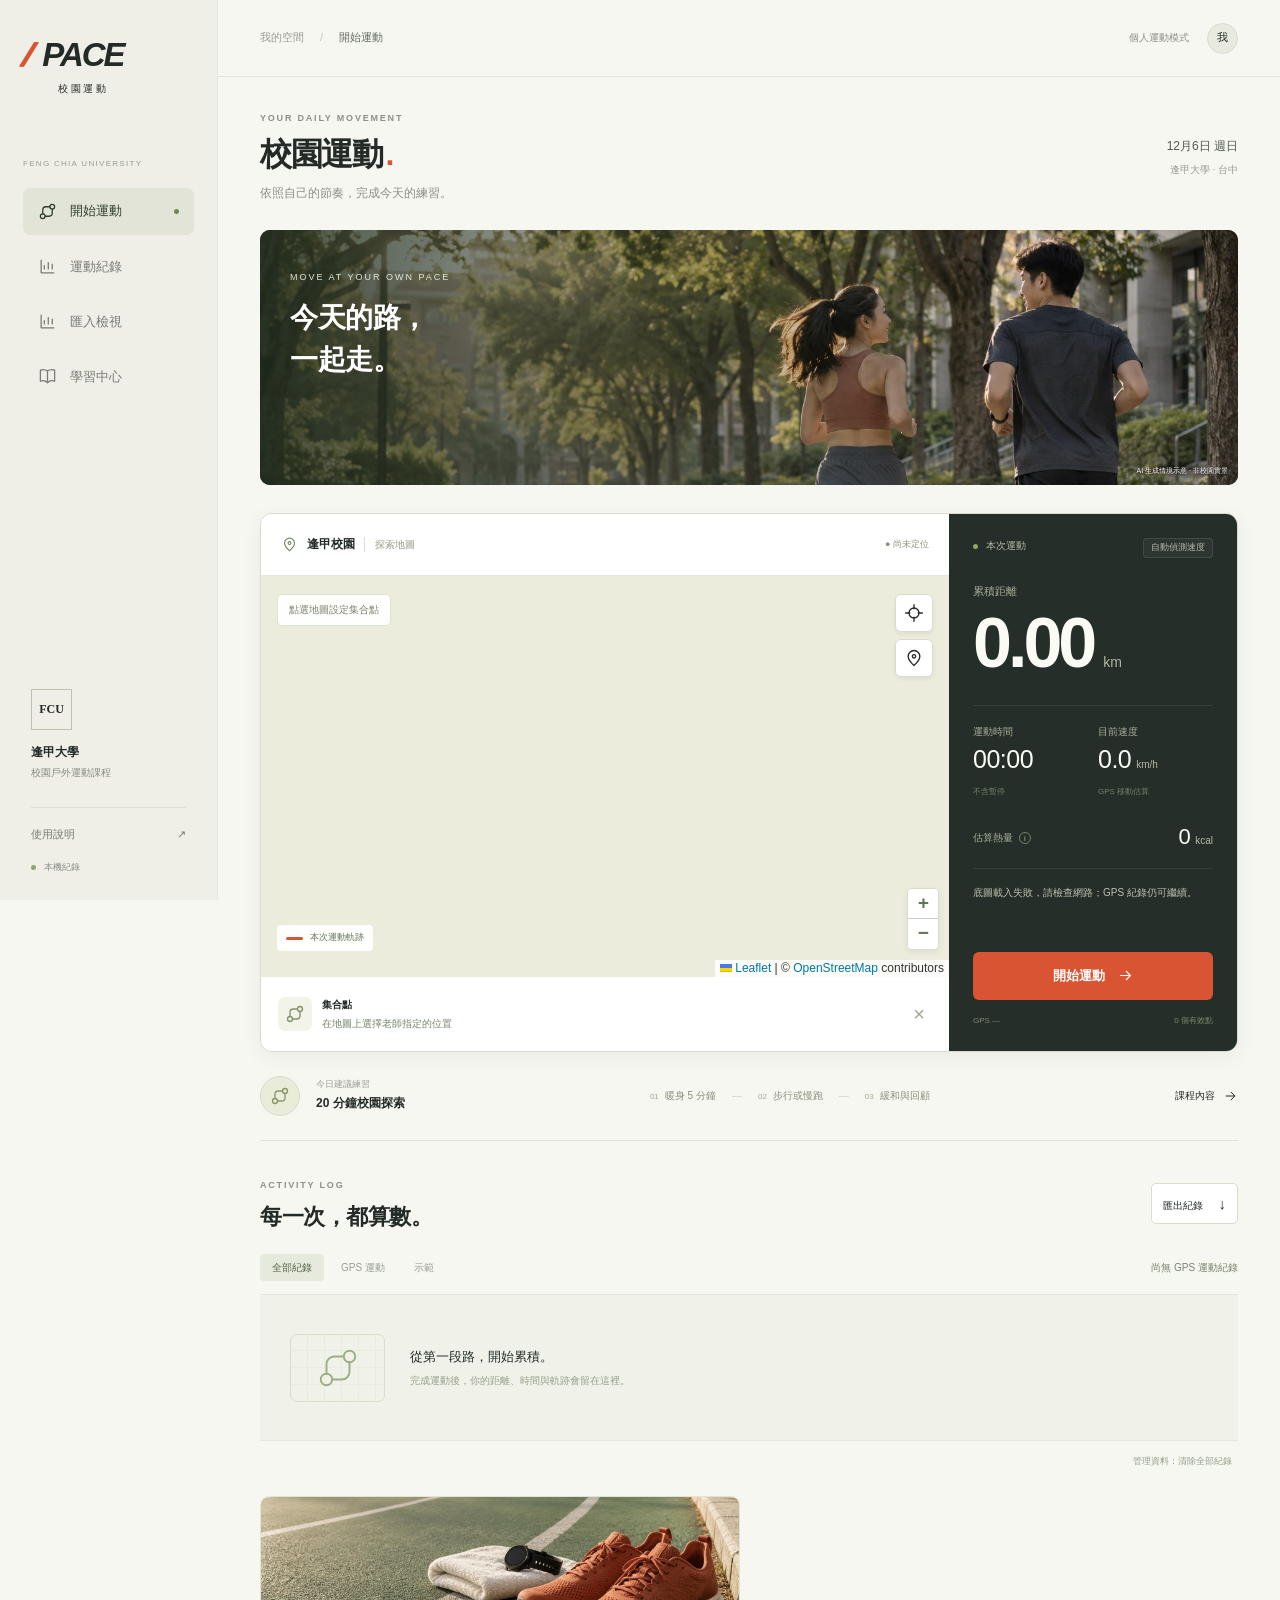
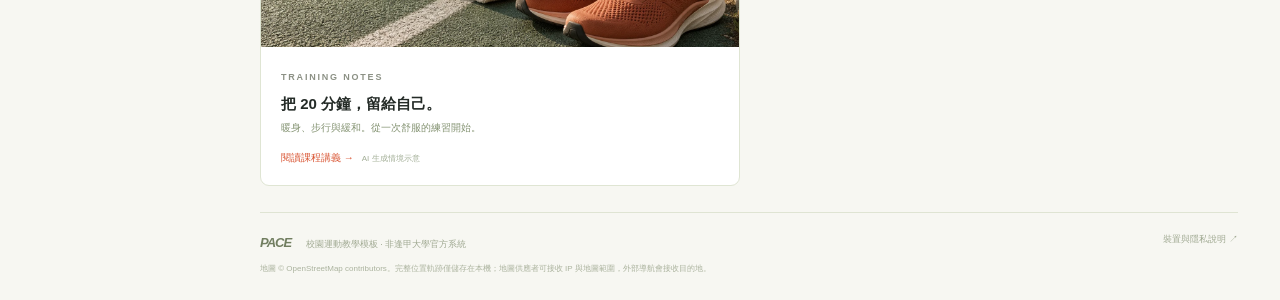
==== commit 3014a2b5: "Add automatic GPS speed calories" ====
--- a/index.html
+++ b/index.html
@@ -4,13 +4,13 @@
 <div class="shell"><header class="topbar"><div class="breadcrumb">我的空間 <span>/</span> <strong>開始運動</strong></div><div class="topright"><span class="device-label">個人運動模式</span><span class="avatar">我</span></div></header><main>
 <section class="pageheading"><div><div class="overline">YOUR DAILY MOVEMENT</div><h1>校園運動<span class="title-dot">.</span></h1><p>依照自己的節奏，完成今天的練習。</p></div><div class="dateblock"><span id="todayDate"></span><small>逢甲大學 · 台中</small></div></section>
 <section class="image-hero"><img src="assets/campus-run.webp" alt="生成示意：學生在綠蔭步道慢跑" fetchpriority="high"><div class="image-hero-copy"><span>MOVE AT YOUR OWN PACE</span><h2>今天的路，<br>一起走。</h2><a href="classroom.html" data-cloud-only>進入班級中心 <span>↗</span></a></div><small class="image-credit">AI 生成情境示意 · 非校園實景</small></section><section class="workout" id="exercise"><div class="mapcard"><div class="maptop"><div class="map-title"><svg><use href="#i-pin"/></svg><strong>逢甲校園</strong><span>探索地圖</span></div><span class="status" id="badge">● 尚未定位</span></div><div class="maparea"><div id="map" aria-label="逢甲大學校園互動地圖"></div><div class="map-instruction">點選地圖設定集合點</div><div class="maptools"><button id="locate" aria-label="我的定位" title="我的定位"><svg><use href="#i-cross"/></svg></button><button id="campus" aria-label="回到校園" title="回到校園"><svg><use href="#i-pin"/></svg></button></div><div class="map-scale-note"><span class="track-key"></span>本次運動軌跡</div></div><div class="mapnote"><span class="destination-icon"><svg><use href="#i-route"/></svg></span><div><strong>集合點</strong><span id="targetInfo">在地圖上選擇老師指定的位置</span></div><a id="navigate" hidden target="_blank" rel="noopener">導航 ↗</a><button id="clearTarget" title="清除集合點" aria-label="清除集合點">×</button></div></div>
-<aside class="session-panel"><div class="session-top"><span><i></i> 本次運動</span><span id="activityLabel">舒適步行</span></div><div class="primarymetric"><span>累積距離</span><div><b id="distance">0.00</b><span>km</span></div></div><div class="metric-grid"><article><span>運動時間</span><strong id="elapsed">00:00</strong><small>不含暫停</small></article><article><span>平均速度</span><strong><b id="speed">0.0</b><em>km/h</em></strong><small>距離 ÷ 時間</small></article><article class="energy"><span>估算熱量 <button class="info-button" id="energyInfo" aria-label="查看熱量估算方式">i</button></span><strong><b id="calories">0</b><em>kcal</em></strong></article></div><div class="session-message" id="message" role="status" aria-live="polite">開啟定位，準備記錄你的第一步。</div><div class="actiondock"><button class="primary" id="openSetup"><span>開始運動</span><svg><use href="#i-arrow"/></svg></button><div class="controls"><button id="pause" disabled>Ⅱ 暫停</button><button id="finish" disabled>■ 結束並儲存</button></div></div><div class="signalbar"><span>GPS <b id="accuracy">—</b></span><span id="points">0 個有效點</span></div></aside></section>
+<aside class="session-panel"><div class="session-top"><span><i></i> 本次運動</span><span id="activityLabel">自動偵測速度</span></div><div class="primarymetric"><span>累積距離</span><div><b id="distance">0.00</b><span>km</span></div></div><div class="metric-grid"><article><span>運動時間</span><strong id="elapsed">00:00</strong><small>不含暫停</small></article><article><span>目前速度</span><strong><b id="speed">0.0</b><em>km/h</em></strong><small>GPS 移動估算</small></article><article class="energy"><span>估算熱量 <button class="info-button" id="energyInfo" aria-label="查看熱量估算方式">i</button></span><strong><b id="calories">0</b><em>kcal</em></strong></article></div><div class="session-message" id="message" role="status" aria-live="polite">開啟定位，準備記錄你的第一步。</div><div class="actiondock"><button class="primary" id="openSetup"><span>開始運動</span><svg><use href="#i-arrow"/></svg></button><div class="controls"><button id="pause" disabled>Ⅱ 暫停</button><button id="finish" disabled>■ 結束並儲存</button></div></div><div class="signalbar"><span>GPS <b id="accuracy">—</b></span><span id="points">0 個有效點</span></div></aside></section>
 <section class="training-strip"><div class="training-icon"><svg><use href="#i-route"/></svg></div><div class="training-copy"><span>今日建議練習</span><strong>20 分鐘校園探索</strong></div><div class="training-steps"><span><i>01</i>暖身 5 分鐘</span><b>—</b><span><i>02</i>步行或慢跑</span><b>—</b><span><i>03</i>緩和與回顧</span></div><a href="handout.html">課程內容 <svg><use href="#i-arrow"/></svg></a></section>
 <section id="history" class="history-section"><div class="sectionheading"><div><span class="overline">ACTIVITY LOG</span><h2>每一次，都算數。</h2></div><button id="exportAll" class="export">匯出紀錄 <span>↓</span></button></div><div class="historybar"><div class="filters" aria-label="篩選紀錄"><button class="selected" data-filter="all" aria-pressed="true">全部紀錄</button><button data-filter="real" aria-pressed="false">GPS 運動</button><button data-filter="demo" aria-pressed="false">示範</button></div><span id="historyTotal">尚無運動紀錄</span></div><div id="records"></div><button id="deleteAll" class="delete-all">管理資料：清除全部紀錄</button></section>
 <section class="editorial-cards"><article class="editorial-card"><img src="assets/track-essentials.webp" alt="生成示意：跑道旁的跑鞋與運動裝備" loading="lazy"><div><span class="overline">TRAINING NOTES</span><h3>把 20 分鐘，留給自己。</h3><p>暖身、步行與緩和。從一次舒服的練習開始。</p><a href="handout.html">閱讀課程講義 →</a><small>　AI 生成情境示意</small></div></article><article class="editorial-card" data-cloud-only><img src="assets/campus-run.webp" alt="生成示意：同學一起運動" loading="lazy"><div><span class="overline">CLASSROOM CONNECTION</span><h3>一堂課，連結每個人的進步。</h3><p>加入班級、繳交運動紀錄，讓老師看見你的練習。</p><a href="classroom.html">開啟班級中心 →</a><small>　AI 生成情境示意</small></div></article></section><footer><span><b>PACE</b> 校園運動教學模板 · 非逢甲大學官方系統</span><a href="guide.html">裝置與隱私說明 ↗</a><p>地圖 © OpenStreetMap contributors。完整位置軌跡僅儲存在本機；<span data-cloud-only>運動摘要可由你確認後繳交至班級資料庫。</span>地圖供應者可接收 IP 與地圖範圍，外部導航會接收目的地。</p></footer>
 </main></div>
-<dialog id="setupDialog"><div class="dialog-head"><div><span class="overline">BEFORE YOU GO</span><h2>準備開始</h2></div><button id="closeSetup" class="close" aria-label="關閉設定">×</button></div><p class="dialog-intro">確認個人資料，讓這次運動有自己的紀錄。</p><form id="profile"><fieldset id="fields"><label>課堂代號 <span>選填，不需真實姓名</span><input id="alias" maxlength="24" placeholder="例如 A 組 07"></label><div class="three"><label>身高 <span>cm</span><input id="height" type="number" min="80" max="230" value="165" required></label><label>體重 <span>kg</span><input id="weight" type="number" min="20" max="250" step="0.1" value="60" required></label><label>年齡 <span>歲</span><input id="age" type="number" min="6" max="100" value="20" required></label></div><label>運動方式<select id="mode"><option value="3.5">舒適步行 · 3.5 MET</option><option value="4.8">快走 · 4.8 MET</option><option value="7.5">慢跑 · 7.5 MET</option></select></label><div class="privacy-note"><svg><use href="#i-cross"/></svg><span>保持網頁在前景。切換 App 或鎖屏會暫停，返回後請按繼續。</span></div><label class="check"><input id="consent" type="checkbox" required><span>同意在此裝置記錄位置與運動資料，可隨時刪除。</span></label></fieldset><button class="primary" id="start" type="submit">開始 GPS 運動 <svg><use href="#i-arrow"/></svg></button></form><button class="demo-link" id="demo">先體驗示範運動</button><p class="fine">熱量僅供教學參考。身高、年齡不參與估算；成人 MET 不宜作未滿 19 歲學生的個人評估。</p></dialog>
-<dialog id="energyDialog"><div class="dialog-head"><h2>熱量如何估算？</h2><button class="close" id="closeEnergy" aria-label="關閉熱量說明">×</button></div><p>以你選擇的活動強度（MET）、體重與運動時間估算總消耗，包含休息代謝。</p><div class="formula">MET × 3.5 × 體重 kg ÷ 200 × 分鐘</div><p class="fine">不是 GPS 直接測量，也不能作為醫療或飲食處方。實際消耗因速度、坡度與個人體能而異。</p><a href="handout.html">查看完整教學講義 →</a></dialog>
+<dialog id="setupDialog"><div class="dialog-head"><div><span class="overline">BEFORE YOU GO</span><h2>準備開始</h2></div><button id="closeSetup" class="close" aria-label="關閉設定">×</button></div><p class="dialog-intro">確認個人資料，讓這次運動有自己的紀錄。</p><form id="profile"><fieldset id="fields"><label>課堂代號 <span>選填，不需真實姓名</span><input id="alias" maxlength="24" placeholder="例如 A 組 07"></label><div class="three"><label>身高 <span>cm</span><input id="height" type="number" min="80" max="230" value="165" required></label><label>體重 <span>kg</span><input id="weight" type="number" min="20" max="250" step="0.1" value="60" required></label><label>年齡 <span>歲</span><input id="age" type="number" min="6" max="100" value="20" required></label></div><div class="privacy-note"><svg><use href="#i-cross"/></svg><span>運動中會依 GPS 移動速度自動判斷活動強度與熱量；保持網頁在前景，切換 App 或鎖屏會暫停。</span></div><label class="check"><input id="consent" type="checkbox" required><span>同意在此裝置記錄位置與運動資料，可隨時刪除。</span></label></fieldset><button class="primary" id="start" type="submit">開始 GPS 運動 <svg><use href="#i-arrow"/></svg></button></form><button class="demo-link" id="demo">先體驗示範運動</button><p class="fine">熱量僅供教學參考。身高、年齡不參與估算；GPS 速度與活動 MET 僅為估算值，不宜作未滿 19 歲學生的個人評估。</p></dialog>
+<dialog id="energyDialog"><div class="dialog-head"><h2>熱量如何估算？</h2><button class="close" id="closeEnergy" aria-label="關閉熱量說明">×</button></div><p>依 GPS 估算目前移動速度，自動判斷活動強度。各速度區段以對應 MET 計算，並累加整段運動熱量。</p><div class="formula">各區段 MET × 3.5 × 體重 kg ÷ 200 × 區段分鐘</div><p class="fine">不是 GPS 直接測量，也不能作為醫療或飲食處方。定位精度、坡度與個人體能都會影響實際消耗；停下休息時可按暫停。</p><a href="handout.html">查看完整教學講義 →</a></dialog>
 <script src="vendor/leaflet.js"></script><script src="mode.js"></script>
 <script src="tiles.js"></script>
 <script src="core.js"></script><script src="app.js"></script><script src="cloud-upload.js"></script></body></html>
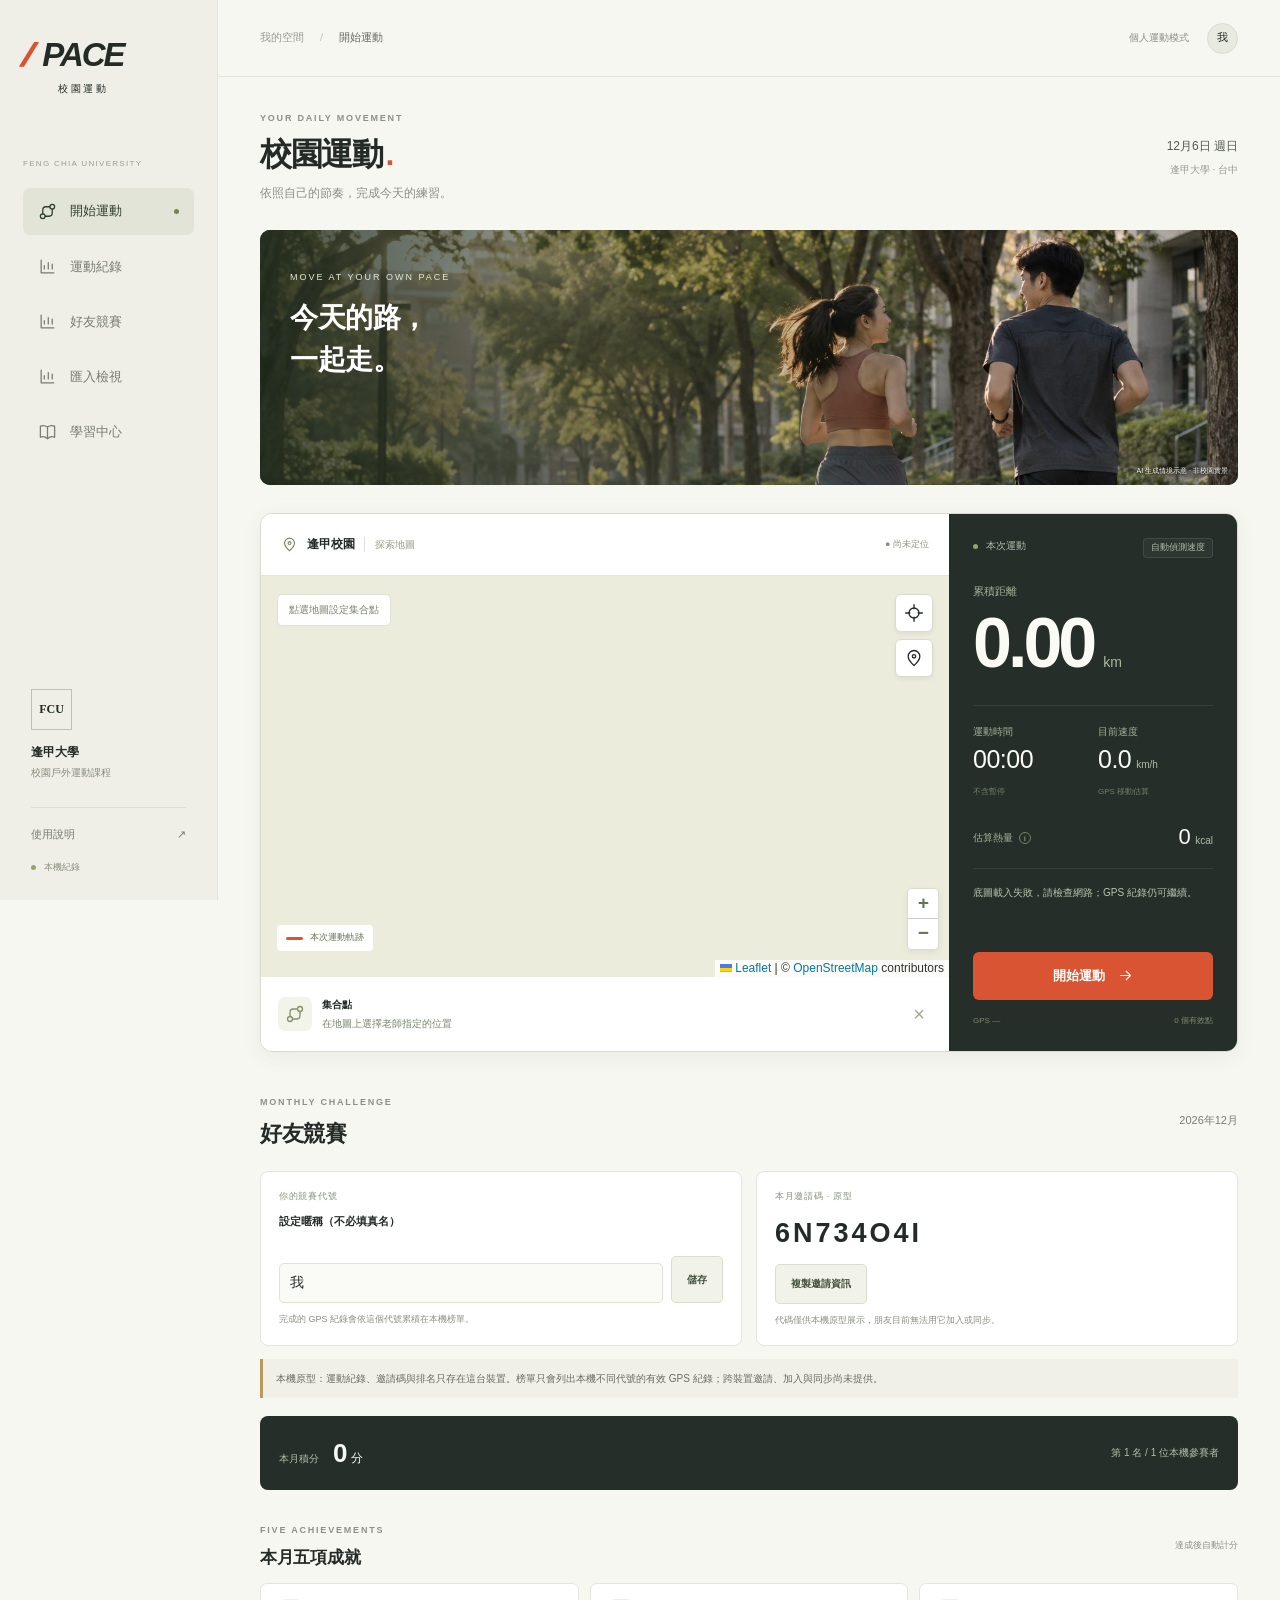
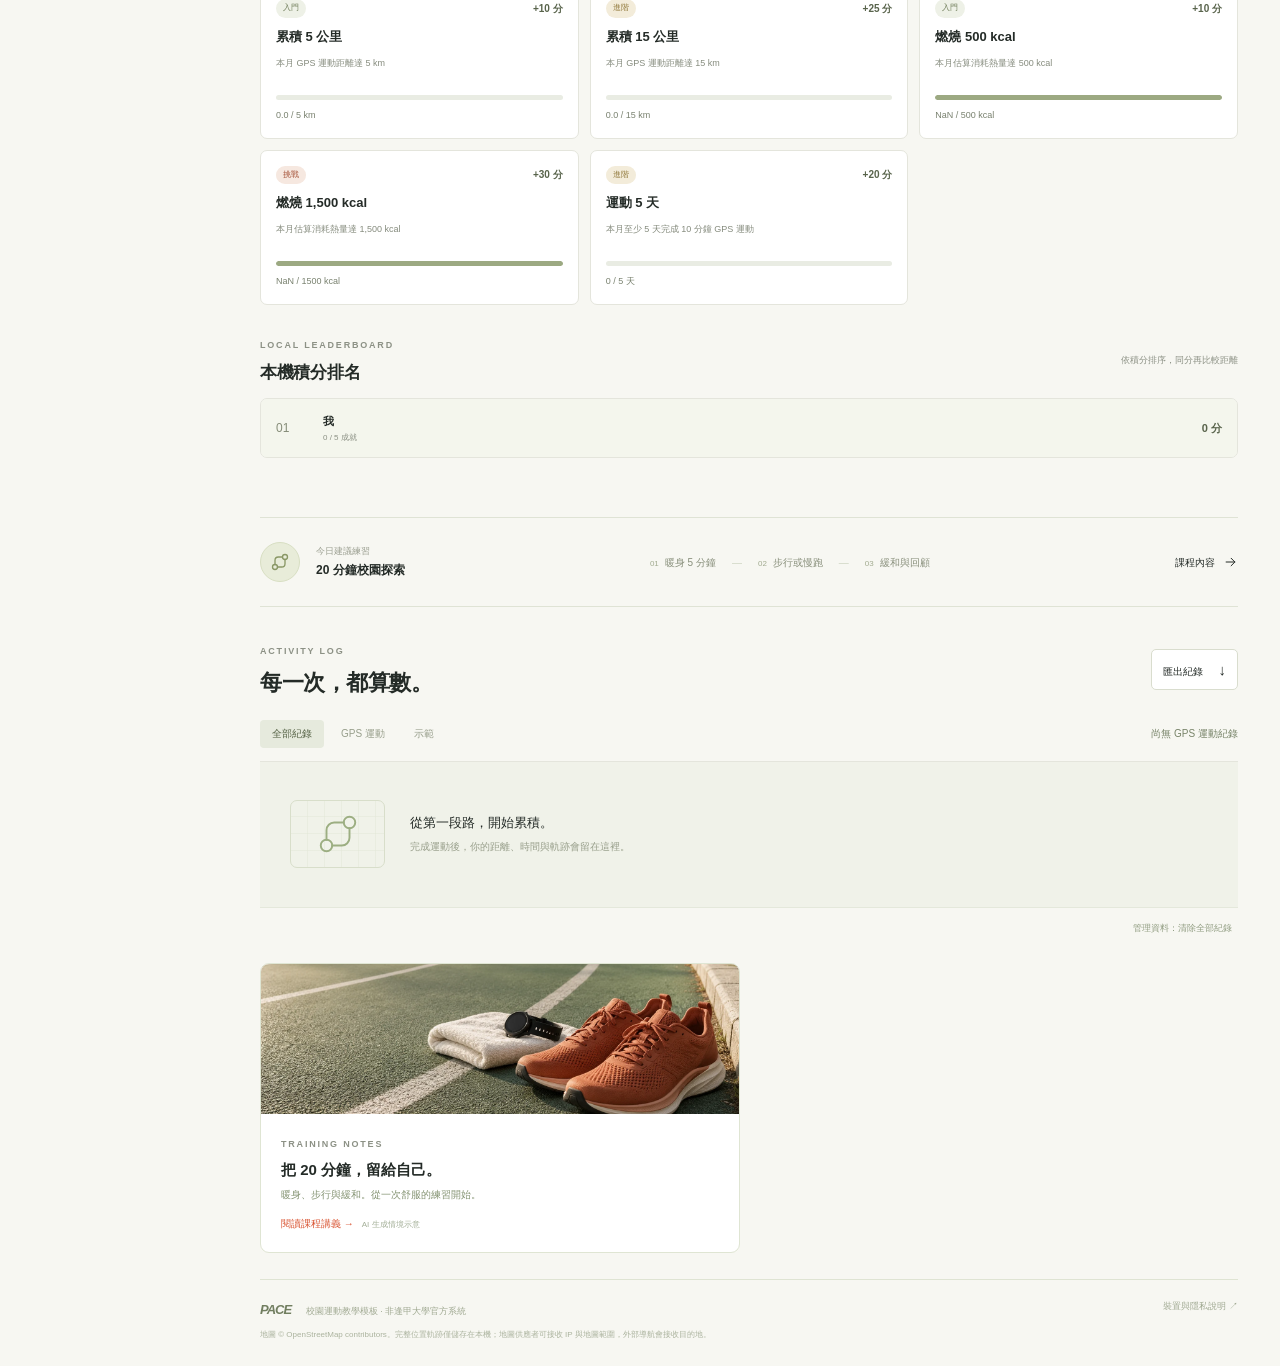
==== commit 468ff747: "新增本機好友競賽與月成就" ====
--- a/index.html
+++ b/index.html
@@ -1,16 +1,30 @@
-<!doctype html><html lang="zh-Hant"><head><meta charset="utf-8"><meta name="viewport" content="width=device-width,initial-scale=1,viewport-fit=cover"><meta name="theme-color" content="#222824"><meta name="apple-mobile-web-app-capable" content="yes"><link rel="manifest" href="manifest.webmanifest"><link rel="icon" href="icon.svg" type="image/svg+xml"><link rel="stylesheet" href="vendor/leaflet.css"><link rel="stylesheet" href="style.css"><link rel="stylesheet" href="classroom.css"><title>PACE 校園運動 · 逢甲大學</title></head><body>
+<!doctype html><html lang="zh-Hant"><head><meta charset="utf-8"><meta name="viewport" content="width=device-width,initial-scale=1,viewport-fit=cover"><meta name="theme-color" content="#222824"><meta name="apple-mobile-web-app-capable" content="yes"><link rel="manifest" href="manifest.webmanifest"><link rel="icon" href="icon.svg" type="image/svg+xml"><link rel="stylesheet" href="vendor/leaflet.css"><link rel="stylesheet" href="style.css"><link rel="stylesheet" href="classroom.css"><link rel="stylesheet" href="workout-focus.css"><link rel="stylesheet" href="goals.css"><link rel="stylesheet" href="competition.css"><title>PACE 校園運動 · 逢甲大學</title></head><body>
 <svg class="sprite" xmlns="http://www.w3.org/2000/svg"><symbol id="i-route" viewBox="0 0 24 24"><circle cx="6" cy="18" r="3"/><circle cx="18" cy="6" r="3"/><path d="M6 15v-5a4 4 0 0 1 4-4h5M18 9v5a4 4 0 0 1-4 4h-5"/></symbol><symbol id="i-chart" viewBox="0 0 24 24"><path d="M4 4v16h16M8 15v-4m5 4V7m5 8v-6"/></symbol><symbol id="i-book" viewBox="0 0 24 24"><path d="M12 5v15M12 5C8 2 3 4 3 4v14s5-2 9 2c4-4 9-2 9-2V4s-5-2-9 1Z"/></symbol><symbol id="i-arrow" viewBox="0 0 24 24"><path d="M5 12h14m-6-6 6 6-6 6"/></symbol><symbol id="i-pin" viewBox="0 0 24 24"><path d="M19 10c0 5-7 11-7 11S5 15 5 10a7 7 0 1 1 14 0Z"/><circle cx="12" cy="10" r="2"/></symbol><symbol id="i-cross" viewBox="0 0 24 24"><circle cx="12" cy="12" r="6"/><path d="M12 2v5m0 10v5M2 12h5m10 0h5"/></symbol></svg>
-<aside class="sidebar"><a class="brand" href="./" aria-label="PACE 校園運動首頁"><span class="brand-symbol">//</span>PACE<span class="brand-sub">校園運動</span></a><div class="workspace-label">FENG CHIA UNIVERSITY</div><nav class="sidenav"><a href="#exercise" class="active"><svg><use href="#i-route"/></svg>開始運動<span class="nav-dot"></span></a><a href="#history"><svg><use href="#i-chart"/></svg>運動紀錄</a><a href="classroom.html" data-cloud-only><svg><use href="#i-chart"/></svg>班級中心</a><a href="review.html"><svg><use href="#i-chart"/></svg>匯入檢視</a><a href="handout.html"><svg><use href="#i-book"/></svg>學習中心</a></nav><div class="side-bottom"><div class="campus-logo">FCU</div><strong>逢甲大學</strong><span>校園戶外運動課程</span><a href="guide.html">使用說明 <span>↗</span></a><div class="local-note"><i></i> 本機紀錄<span data-cloud-only> · 自選雲端繳交</span></div></div></aside>
+<aside class="sidebar"><a class="brand" href="./" aria-label="PACE 校園運動首頁"><span class="brand-symbol">//</span>PACE<span class="brand-sub">校園運動</span></a><div class="workspace-label">FENG CHIA UNIVERSITY</div><nav class="sidenav"><a href="#exercise" class="active"><svg><use href="#i-route"/></svg>開始運動<span class="nav-dot"></span></a><a href="#history"><svg><use href="#i-chart"/></svg>運動紀錄</a><a href="#competition"><svg><use href="#i-chart"/></svg>好友競賽</a><a href="classroom.html" data-cloud-only><svg><use href="#i-chart"/></svg>班級中心</a><a href="review.html"><svg><use href="#i-chart"/></svg>匯入檢視</a><a href="handout.html"><svg><use href="#i-book"/></svg>學習中心</a></nav><div class="side-bottom"><div class="campus-logo">FCU</div><strong>逢甲大學</strong><span>校園戶外運動課程</span><a href="guide.html">使用說明 <span>↗</span></a><div class="local-note"><i></i> 本機紀錄<span data-cloud-only> · 自選雲端繳交</span></div></div></aside>
 <div class="shell"><header class="topbar"><div class="breadcrumb">我的空間 <span>/</span> <strong>開始運動</strong></div><div class="topright"><span class="device-label">個人運動模式</span><span class="avatar">我</span></div></header><main>
 <section class="pageheading"><div><div class="overline">YOUR DAILY MOVEMENT</div><h1>校園運動<span class="title-dot">.</span></h1><p>依照自己的節奏，完成今天的練習。</p></div><div class="dateblock"><span id="todayDate"></span><small>逢甲大學 · 台中</small></div></section>
 <section class="image-hero"><img src="assets/campus-run.webp" alt="生成示意：學生在綠蔭步道慢跑" fetchpriority="high"><div class="image-hero-copy"><span>MOVE AT YOUR OWN PACE</span><h2>今天的路，<br>一起走。</h2><a href="classroom.html" data-cloud-only>進入班級中心 <span>↗</span></a></div><small class="image-credit">AI 生成情境示意 · 非校園實景</small></section><section class="workout" id="exercise"><div class="mapcard"><div class="maptop"><div class="map-title"><svg><use href="#i-pin"/></svg><strong>逢甲校園</strong><span>探索地圖</span></div><span class="status" id="badge">● 尚未定位</span></div><div class="maparea"><div id="map" aria-label="逢甲大學校園互動地圖"></div><div class="map-instruction">點選地圖設定集合點</div><div class="maptools"><button id="locate" aria-label="我的定位" title="我的定位"><svg><use href="#i-cross"/></svg></button><button id="campus" aria-label="回到校園" title="回到校園"><svg><use href="#i-pin"/></svg></button></div><div class="map-scale-note"><span class="track-key"></span>本次運動軌跡</div></div><div class="mapnote"><span class="destination-icon"><svg><use href="#i-route"/></svg></span><div><strong>集合點</strong><span id="targetInfo">在地圖上選擇老師指定的位置</span></div><a id="navigate" hidden target="_blank" rel="noopener">導航 ↗</a><button id="clearTarget" title="清除集合點" aria-label="清除集合點">×</button></div></div>
-<aside class="session-panel"><div class="session-top"><span><i></i> 本次運動</span><span id="activityLabel">自動偵測速度</span></div><div class="primarymetric"><span>累積距離</span><div><b id="distance">0.00</b><span>km</span></div></div><div class="metric-grid"><article><span>運動時間</span><strong id="elapsed">00:00</strong><small>不含暫停</small></article><article><span>目前速度</span><strong><b id="speed">0.0</b><em>km/h</em></strong><small>GPS 移動估算</small></article><article class="energy"><span>估算熱量 <button class="info-button" id="energyInfo" aria-label="查看熱量估算方式">i</button></span><strong><b id="calories">0</b><em>kcal</em></strong></article></div><div class="session-message" id="message" role="status" aria-live="polite">開啟定位，準備記錄你的第一步。</div><div class="actiondock"><button class="primary" id="openSetup"><span>開始運動</span><svg><use href="#i-arrow"/></svg></button><div class="controls"><button id="pause" disabled>Ⅱ 暫停</button><button id="finish" disabled>■ 結束並儲存</button></div></div><div class="signalbar"><span>GPS <b id="accuracy">—</b></span><span id="points">0 個有效點</span></div></aside></section>
+<aside class="session-panel"><div class="session-top"><span><i></i> 本次運動</span><span id="activityLabel">自動偵測速度</span></div><div class="primarymetric"><span>累積距離</span><div><b id="distance">0.00</b><span>km</span></div></div><div class="metric-grid"><article><span>運動時間</span><strong id="elapsed">00:00</strong><small>不含暫停</small></article><article><span>目前速度</span><strong><b id="speed">0.0</b><em>km/h</em></strong><small>GPS 移動估算</small></article><article class="energy"><span>估算熱量 <button class="info-button" id="energyInfo" aria-label="查看熱量估算方式">i</button></span><strong><b id="calories">0</b><em>kcal</em></strong></article></div><div id="goalProgress" class="goal-progress" hidden></div><div class="session-message" id="message" role="status" aria-live="polite">開啟定位，準備記錄你的第一步。</div><div class="actiondock"><button class="primary" id="openSetup"><span>開始運動</span><svg><use href="#i-arrow"/></svg></button><div class="controls"><button id="pause" disabled>Ⅱ 暫停</button><button id="finish" disabled>■ 結束並儲存</button></div></div><div class="signalbar"><span>GPS <b id="accuracy">—</b></span><span id="points">0 個有效點</span></div></aside></section>
+<section class="competition-section" id="competition">
+<div class="sectionheading"><div><span class="overline">MONTHLY CHALLENGE</span><h2>好友競賽</h2></div><span class="competition-period" id="competitionPeriod"></span></div>
+<div class="competition-overview">
+<article class="competition-card"><span class="competition-label">你的競賽代號</span><label for="competitionAlias">設定暱稱（不必填真名）</label><div class="competition-alias-row"><input id="competitionAlias" maxlength="24" autocomplete="nickname"><button id="saveCompetitionAlias" type="button">儲存</button></div><small>完成的 GPS 紀錄會依這個代號累積在本機榜單。</small></article>
+<article class="competition-card invite-card"><span class="competition-label">本月邀請碼 · 原型</span><strong class="competition-code" id="competitionCode"></strong><button id="copyCompetitionInvite" type="button">複製邀請資訊</button><small>代碼僅供本機原型展示，朋友目前無法用它加入或同步。</small></article>
+</div>
+<p class="competition-notice">本機原型：運動紀錄、邀請碼與排名只存在這台裝置。榜單只會列出本機不同代號的有效 GPS 紀錄；跨裝置邀請、加入與同步尚未提供。</p>
+<div class="competition-score"><div><span>本月積分</span><strong><b id="competitionPoints">0</b> 分</strong></div><p id="competitionRank"></p></div>
+<div class="sectionheading competition-subheading"><div><span class="overline">FIVE ACHIEVEMENTS</span><h3>本月五項成就</h3></div><small>達成後自動計分</small></div>
+<div class="achievement-grid" id="achievementGrid"></div>
+<div class="sectionheading competition-subheading leaderboard-heading"><div><span class="overline">LOCAL LEADERBOARD</span><h3>本機積分排名</h3></div><small>依積分排序，同分再比較距離</small></div>
+<ol class="competition-leaderboard" id="competitionLeaderboard" aria-label="本機積分排名"></ol>
+<p class="competition-message" id="competitionMessage" role="status" aria-live="polite"></p>
+</section>
 <section class="training-strip"><div class="training-icon"><svg><use href="#i-route"/></svg></div><div class="training-copy"><span>今日建議練習</span><strong>20 分鐘校園探索</strong></div><div class="training-steps"><span><i>01</i>暖身 5 分鐘</span><b>—</b><span><i>02</i>步行或慢跑</span><b>—</b><span><i>03</i>緩和與回顧</span></div><a href="handout.html">課程內容 <svg><use href="#i-arrow"/></svg></a></section>
 <section id="history" class="history-section"><div class="sectionheading"><div><span class="overline">ACTIVITY LOG</span><h2>每一次，都算數。</h2></div><button id="exportAll" class="export">匯出紀錄 <span>↓</span></button></div><div class="historybar"><div class="filters" aria-label="篩選紀錄"><button class="selected" data-filter="all" aria-pressed="true">全部紀錄</button><button data-filter="real" aria-pressed="false">GPS 運動</button><button data-filter="demo" aria-pressed="false">示範</button></div><span id="historyTotal">尚無運動紀錄</span></div><div id="records"></div><button id="deleteAll" class="delete-all">管理資料：清除全部紀錄</button></section>
 <section class="editorial-cards"><article class="editorial-card"><img src="assets/track-essentials.webp" alt="生成示意：跑道旁的跑鞋與運動裝備" loading="lazy"><div><span class="overline">TRAINING NOTES</span><h3>把 20 分鐘，留給自己。</h3><p>暖身、步行與緩和。從一次舒服的練習開始。</p><a href="handout.html">閱讀課程講義 →</a><small>　AI 生成情境示意</small></div></article><article class="editorial-card" data-cloud-only><img src="assets/campus-run.webp" alt="生成示意：同學一起運動" loading="lazy"><div><span class="overline">CLASSROOM CONNECTION</span><h3>一堂課，連結每個人的進步。</h3><p>加入班級、繳交運動紀錄，讓老師看見你的練習。</p><a href="classroom.html">開啟班級中心 →</a><small>　AI 生成情境示意</small></div></article></section><footer><span><b>PACE</b> 校園運動教學模板 · 非逢甲大學官方系統</span><a href="guide.html">裝置與隱私說明 ↗</a><p>地圖 © OpenStreetMap contributors。完整位置軌跡僅儲存在本機；<span data-cloud-only>運動摘要可由你確認後繳交至班級資料庫。</span>地圖供應者可接收 IP 與地圖範圍，外部導航會接收目的地。</p></footer>
 </main></div>
-<dialog id="setupDialog"><div class="dialog-head"><div><span class="overline">BEFORE YOU GO</span><h2>準備開始</h2></div><button id="closeSetup" class="close" aria-label="關閉設定">×</button></div><p class="dialog-intro">確認個人資料，讓這次運動有自己的紀錄。</p><form id="profile"><fieldset id="fields"><label>課堂代號 <span>選填，不需真實姓名</span><input id="alias" maxlength="24" placeholder="例如 A 組 07"></label><div class="three"><label>身高 <span>cm</span><input id="height" type="number" min="80" max="230" value="165" required></label><label>體重 <span>kg</span><input id="weight" type="number" min="20" max="250" step="0.1" value="60" required></label><label>年齡 <span>歲</span><input id="age" type="number" min="6" max="100" value="20" required></label></div><div class="privacy-note"><svg><use href="#i-cross"/></svg><span>運動中會依 GPS 移動速度自動判斷活動強度與熱量；保持網頁在前景，切換 App 或鎖屏會暫停。</span></div><label class="check"><input id="consent" type="checkbox" required><span>同意在此裝置記錄位置與運動資料，可隨時刪除。</span></label></fieldset><button class="primary" id="start" type="submit">開始 GPS 運動 <svg><use href="#i-arrow"/></svg></button></form><button class="demo-link" id="demo">先體驗示範運動</button><p class="fine">熱量僅供教學參考。身高、年齡不參與估算；GPS 速度與活動 MET 僅為估算值，不宜作未滿 19 歲學生的個人評估。</p></dialog>
+<dialog id="setupDialog"><div class="dialog-head"><div><span class="overline">BEFORE YOU GO</span><h2>準備開始</h2></div><button id="closeSetup" class="close" aria-label="關閉設定">×</button></div><p class="dialog-intro">確認個人資料，讓這次運動有自己的紀錄。</p><form id="profile"><fieldset id="fields"><label>課堂代號 <span>選填，不需真實姓名</span><input id="alias" maxlength="24" placeholder="例如 A 組 07"></label><div class="three"><label>身高 <span>cm</span><input id="height" type="number" min="80" max="230" value="165" required></label><label>體重 <span>kg</span><input id="weight" type="number" min="20" max="250" step="0.1" value="60" required></label><label>年齡 <span>歲</span><input id="age" type="number" min="6" max="100" value="20" required></label></div><section class="goal-settings" aria-labelledby="goalSettingsTitle"><div class="goal-settings-head"><strong id="goalSettingsTitle">本次運動目標</strong><span>各項可獨立設定</span></div><div class="goal-options"><div class="goal-option"><label class="goal-toggle" for="goalCaloriesEnabled"><input id="goalCaloriesEnabled" type="checkbox"><span>消耗熱量</span></label><div class="goal-entry"><input id="goalCalories" type="number" min="1" max="50000" step="1" value="300" disabled aria-label="目標消耗熱量"><span>kcal</span></div></div><div class="goal-option"><label class="goal-toggle" for="goalDistanceEnabled"><input id="goalDistanceEnabled" type="checkbox"><span>運動距離</span></label><div class="goal-entry"><input id="goalDistance" type="number" min="0.1" max="1000" step="0.1" value="2" disabled aria-label="目標運動距離"><span>km</span></div></div><div class="goal-option"><label class="goal-toggle" for="goalDurationEnabled"><input id="goalDurationEnabled" type="checkbox"><span>運動時間</span></label><div class="goal-entry"><input id="goalDuration" type="number" min="1" max="1440" step="1" value="30" disabled aria-label="目標運動時間"><span>分鐘</span></div></div></div><p>全部關閉即為自由運動；達成目標後仍可繼續，按結束才儲存。</p></section><div class="privacy-note"><svg><use href="#i-cross"/></svg><span>運動開始後會進入專注畫面並嘗試保持螢幕亮著；請保持網頁在前景，切換 App 或鎖屏仍可能暫停。熱量依 GPS 移動速度估算。</span></div><label class="check"><input id="consent" type="checkbox" required><span>同意在此裝置記錄位置與運動資料，可隨時刪除。</span></label></fieldset><button class="primary" id="start" type="submit">開始 GPS 運動 <svg><use href="#i-arrow"/></svg></button></form><button class="demo-link" id="demo">先體驗示範運動</button><p class="fine">熱量僅供教學參考。身高、年齡不參與估算；GPS 速度與活動 MET 僅為估算值，不宜作未滿 19 歲學生的個人評估。</p></dialog>
 <dialog id="energyDialog"><div class="dialog-head"><h2>熱量如何估算？</h2><button class="close" id="closeEnergy" aria-label="關閉熱量說明">×</button></div><p>依 GPS 估算目前移動速度，自動判斷活動強度。各速度區段以對應 MET 計算，並累加整段運動熱量。</p><div class="formula">各區段 MET × 3.5 × 體重 kg ÷ 200 × 區段分鐘</div><p class="fine">不是 GPS 直接測量，也不能作為醫療或飲食處方。定位精度、坡度與個人體能都會影響實際消耗；停下休息時可按暫停。</p><a href="handout.html">查看完整教學講義 →</a></dialog>
 <script src="vendor/leaflet.js"></script><script src="mode.js"></script>
 <script src="tiles.js"></script>
-<script src="core.js"></script><script src="app.js"></script><script src="cloud-upload.js"></script></body></html>
+<script src="core.js"></script><script src="app.js"></script><script src="cloud-upload.js"></script><script src="competition.js"></script></body></html>
--- a/workout-focus.css
+++ b/workout-focus.css
@@ -0,0 +1,155 @@
+/* Focused workout view used while a session is running or paused. */
+body.workout-focus {
+  height: 100dvh;
+  overflow: hidden;
+  background: var(--dark);
+}
+
+body.workout-focus .sidebar,
+body.workout-focus .topbar,
+body.workout-focus main > :not(.workout) {
+  display: none !important;
+}
+
+body.workout-focus .shell {
+  height: 100dvh;
+  margin: 0;
+}
+
+body.workout-focus main {
+  width: 100%;
+  max-width: none;
+  height: 100%;
+  margin: 0;
+  padding: env(safe-area-inset-top) 0 env(safe-area-inset-bottom);
+}
+
+body.workout-focus .workout {
+  height: 100%;
+  min-height: 0;
+  max-height: 100%;
+  grid-template-columns: minmax(0, 1fr) minmax(270px, 32vw);
+  gap: 0;
+  border: 0;
+  border-radius: 0;
+  box-shadow: none;
+}
+
+body.workout-focus .mapcard {
+  display: flex;
+  min-height: 0;
+  flex-direction: column;
+}
+
+body.workout-focus .maptop {
+  height: 50px;
+  flex: 0 0 50px;
+}
+
+body.workout-focus .maparea {
+  min-height: 0;
+  flex: 1;
+}
+
+body.workout-focus .maparea #map {
+  height: 100%;
+}
+
+body.workout-focus .map-instruction,
+body.workout-focus .mapnote {
+  display: none;
+}
+
+body.workout-focus .session-panel {
+  min-height: 0;
+  overflow-y: auto;
+  padding: clamp(14px, 3vh, 28px);
+}
+
+body.workout-focus .primarymetric b {
+  font-size: clamp(46px, 7vw, 70px);
+}
+
+body.workout-focus .actiondock {
+  position: static;
+  margin-top: auto;
+  padding: 10px 0 0;
+  border: 0;
+  background: transparent;
+  backdrop-filter: none;
+  color: inherit;
+  z-index: auto;
+}
+
+body.workout-focus .actiondock .controls button {
+  border-color: #ffffff22;
+}
+
+@media (max-width: 650px) {
+  body.workout-focus main {
+    padding: env(safe-area-inset-top) 0 env(safe-area-inset-bottom);
+  }
+
+  body.workout-focus .workout {
+    display: flex;
+    flex-direction: column;
+  }
+
+  body.workout-focus .mapcard {
+    height: 38%;
+    min-height: 0;
+    flex: 0 0 38%;
+  }
+
+  body.workout-focus .maptop {
+    height: 40px;
+    flex-basis: 40px;
+  }
+
+  body.workout-focus .session-panel {
+    min-height: 0;
+    flex: 1;
+    gap: 0;
+    padding: 10px 18px calc(8px + env(safe-area-inset-bottom));
+  }
+
+  body.workout-focus .primarymetric {
+    padding: 5px 0 9px;
+  }
+
+  body.workout-focus .primarymetric b {
+    font-size: 48px;
+    letter-spacing: -2px;
+  }
+
+  body.workout-focus .metric-grid {
+    grid-template-columns: 1.1fr 1fr 1fr;
+    gap: 6px;
+    padding: 10px 0;
+  }
+
+  body.workout-focus .metric-grid strong,
+  body.workout-focus .metric-grid .energy strong {
+    font-size: 21px;
+  }
+
+  body.workout-focus .session-message {
+    min-height: 0;
+    padding: 4px 0 7px;
+  }
+
+  body.workout-focus .actiondock {
+    position: sticky;
+    bottom: 0;
+    z-index: 2;
+    margin: 0;
+    padding: 8px 0 calc(6px + env(safe-area-inset-bottom));
+    border-top: 1px solid #ffffff18;
+    background: var(--dark);
+    color: #fff;
+  }
+
+  body.workout-focus .signalbar {
+    padding-top: 7px;
+  }
+}
--- a/goals.css
+++ b/goals.css
@@ -0,0 +1,151 @@
+.goal-settings {
+  margin: 4px 0 18px;
+  padding: 13px;
+  border: 1px solid #e1e5d9;
+  border-radius: 7px;
+  background: #f3f5ed;
+}
+
+.goal-settings-head {
+  display: flex;
+  align-items: baseline;
+  justify-content: space-between;
+  margin-bottom: 10px;
+}
+
+.goal-settings-head strong {
+  font-size: 11px;
+}
+
+.goal-settings-head span,
+.goal-settings > p {
+  color: #89927d;
+  font-size: 9px;
+}
+
+.goal-options {
+  display: grid;
+  gap: 7px;
+}
+
+.goal-option {
+  display: grid;
+  grid-template-columns: minmax(110px, 1fr) minmax(130px, 150px);
+  align-items: center;
+  gap: 8px;
+  padding: 6px 8px;
+  border: 1px solid #e2e6dc;
+  border-radius: 5px;
+  background: #fff;
+}
+
+.goal-toggle {
+  display: flex;
+  align-items: center;
+  gap: 7px;
+  margin: 0;
+  font-size: 10px;
+}
+
+.goal-toggle input {
+  margin: 0;
+  accent-color: var(--orange);
+}
+
+.goal-entry {
+  display: grid;
+  grid-template-columns: minmax(0, 1fr) auto;
+  align-items: center;
+  gap: 6px;
+  color: #758166;
+  font-size: 9px;
+}
+
+.goal-entry input {
+  min-height: 34px !important;
+  margin: 0 !important;
+  padding: 6px 8px !important;
+  font-size: 11px;
+}
+
+.goal-entry input:disabled {
+  background: #f1f2ee;
+  color: #a3a99a;
+}
+
+.goal-settings > p {
+  margin-top: 9px;
+  line-height: 1.6;
+}
+
+.goal-progress {
+  display: grid;
+  gap: 10px;
+  padding: 12px 0;
+  border-bottom: 1px solid #ffffff14;
+}
+
+.goal-progress[hidden] {
+  display: none;
+}
+
+.goal-progress-item {
+  display: grid;
+  gap: 5px;
+}
+
+.goal-progress-heading {
+  display: flex;
+  align-items: baseline;
+  justify-content: space-between;
+  gap: 8px;
+  color: #b6c0aa;
+  font-size: 9px;
+}
+
+.goal-progress-heading strong {
+  color: #fafbf4;
+  font-size: 10px;
+  font-weight: 500;
+  font-variant-numeric: tabular-nums;
+}
+
+.goal-progress-track {
+  height: 5px;
+  overflow: hidden;
+  border-radius: 6px;
+  background: #ffffff20;
+}
+
+.goal-progress-track span {
+  display: block;
+  height: 100%;
+  border-radius: inherit;
+  background: #c5d59b;
+  transition: width .25s ease;
+}
+
+.goal-progress-item small,
+.goal-free {
+  color: #aab59d;
+  font-size: 8px;
+}
+
+.goal-free {
+  margin: 0;
+}
+
+@media (max-width: 650px) {
+  .goal-settings {
+    margin: 4px 0 12px;
+    padding: 10px;
+  }
+
+  .goal-option {
+    grid-template-columns: minmax(88px, 1fr) minmax(125px, 150px);
+  }
+
+  .goal-progress {
+    padding: 9px 0;
+  }
+}
--- a/competition.css
+++ b/competition.css
@@ -0,0 +1,351 @@
+.competition-section {
+  padding: 38px 0 32px;
+  border-bottom: 1px solid #dfe3d5;
+}
+
+.competition-period {
+  color: #777f6e;
+  font-size: 11px;
+}
+
+.competition-overview {
+  display: grid;
+  grid-template-columns: 1fr 1fr;
+  gap: 14px;
+}
+
+.competition-card {
+  display: grid;
+  align-content: start;
+  gap: 9px;
+  padding: 18px;
+  border: 1px solid var(--line);
+  border-radius: 8px;
+  background: #fff;
+}
+
+.competition-label {
+  color: #89927d;
+  font-size: 9px;
+  letter-spacing: .7px;
+}
+
+.competition-card label {
+  font-size: 11px;
+  font-weight: 600;
+}
+
+.competition-alias-row {
+  display: flex;
+  gap: 8px;
+}
+
+.competition-alias-row input {
+  min-width: 0;
+  min-height: 40px;
+  flex: 1;
+  padding: 8px 10px;
+  border: 1px solid #dfe3d5;
+  border-radius: 5px;
+  background: #fafbf7;
+  color: var(--ink);
+}
+
+.competition-alias-row button,
+.invite-card button {
+  min-height: 40px;
+  padding: 0 15px;
+  border: 1px solid #d9dfce;
+  border-radius: 5px;
+  background: #f1f3e9;
+  color: #44513d;
+  font-size: 10px;
+  font-weight: 600;
+}
+
+.competition-alias-row button:hover,
+.invite-card button:hover {
+  background: #e7eadc;
+}
+
+.competition-card small,
+.competition-subheading > small {
+  color: #8b9084;
+  font-size: 9px;
+  line-height: 1.6;
+}
+
+.competition-code {
+  color: var(--ink);
+  font-size: 27px;
+  font-weight: 650;
+  letter-spacing: 3px;
+  font-variant-numeric: tabular-nums;
+}
+
+.invite-card button {
+  justify-self: start;
+}
+
+.competition-notice {
+  margin: 13px 0 18px;
+  padding: 11px 13px;
+  border-left: 3px solid #b49b5c;
+  background: #f1f0e7;
+  color: #696c5f;
+  font-size: 10px;
+  line-height: 1.7;
+}
+
+.competition-score {
+  display: flex;
+  align-items: center;
+  justify-content: space-between;
+  gap: 16px;
+  padding: 17px 19px;
+  border-radius: 8px;
+  background: var(--dark);
+  color: #f8f9f3;
+}
+
+.competition-score > div {
+  display: flex;
+  align-items: baseline;
+  gap: 14px;
+}
+
+.competition-score span,
+.competition-score p {
+  color: #b5bea9;
+  font-size: 10px;
+}
+
+.competition-score strong {
+  font-size: 12px;
+  font-weight: 500;
+}
+
+.competition-score strong b {
+  font-size: 26px;
+  font-weight: 600;
+  font-variant-numeric: tabular-nums;
+}
+
+.competition-subheading {
+  margin: 28px 0 12px;
+}
+
+.competition-subheading h3 {
+  margin: 5px 0 0;
+  font-size: 17px;
+  letter-spacing: -.3px;
+}
+
+.achievement-grid {
+  display: grid;
+  grid-template-columns: repeat(3, minmax(0, 1fr));
+  gap: 11px;
+}
+
+.achievement-card {
+  min-width: 0;
+  display: grid;
+  align-content: start;
+  gap: 9px;
+  padding: 15px;
+  border: 1px solid var(--line);
+  border-radius: 7px;
+  background: #fff;
+}
+
+.achievement-card.is-complete {
+  border-color: #c7d1b7;
+  background: #f5f7ef;
+}
+
+.achievement-card-top {
+  display: flex;
+  justify-content: space-between;
+  align-items: center;
+  gap: 8px;
+}
+
+.achievement-card-top > strong {
+  color: #59644c;
+  font-size: 10px;
+  white-space: nowrap;
+}
+
+.achievement-difficulty {
+  padding: 3px 7px;
+  border-radius: 20px;
+  font-size: 8px;
+}
+
+.achievement-difficulty.easy {
+  background: #eef1e7;
+  color: #6e7c58;
+}
+
+.achievement-difficulty.medium {
+  background: #f3ecda;
+  color: #927a3d;
+}
+
+.achievement-difficulty.hard {
+  background: #f6e8e0;
+  color: #a55339;
+}
+
+.achievement-card h3 {
+  margin: 0;
+  font-size: 13px;
+}
+
+.achievement-card p {
+  min-height: 30px;
+  color: #858b7d;
+  font-size: 9px;
+  line-height: 1.6;
+}
+
+.achievement-track {
+  height: 5px;
+  overflow: hidden;
+  border-radius: 8px;
+  background: #e9ece3;
+}
+
+.achievement-track span {
+  display: block;
+  height: 100%;
+  border-radius: inherit;
+  background: #9ca982;
+  transition: width .25s ease;
+}
+
+.achievement-card.is-complete .achievement-track span {
+  background: #71864e;
+}
+
+.achievement-card small {
+  color: #78806e;
+  font-size: 9px;
+  font-variant-numeric: tabular-nums;
+}
+
+.competition-leaderboard {
+  margin: 0;
+  padding: 0;
+  overflow: hidden;
+  border: 1px solid var(--line);
+  border-radius: 7px;
+  background: #fff;
+  list-style: none;
+}
+
+.leaderboard-row {
+  display: grid;
+  grid-template-columns: 36px minmax(0, 1fr) auto;
+  align-items: center;
+  gap: 11px;
+  min-height: 58px;
+  padding: 9px 15px;
+  border-bottom: 1px solid #eef0e9;
+}
+
+.leaderboard-row:last-child {
+  border-bottom: 0;
+}
+
+.leaderboard-row.is-me {
+  background: #f4f6ed;
+}
+
+.leaderboard-rank {
+  color: #858c78;
+  font-size: 12px;
+  font-variant-numeric: tabular-nums;
+}
+
+.leaderboard-identity {
+  display: grid;
+  gap: 2px;
+  min-width: 0;
+}
+
+.leaderboard-identity strong {
+  overflow: hidden;
+  font-size: 11px;
+  text-overflow: ellipsis;
+  white-space: nowrap;
+}
+
+.leaderboard-identity small {
+  color: #8b9084;
+  font-size: 8px;
+}
+
+.leaderboard-row > b {
+  color: #59644c;
+  font-size: 11px;
+  white-space: nowrap;
+}
+
+.competition-message {
+  min-height: 18px;
+  margin-top: 9px;
+  color: #657158;
+  font-size: 10px;
+}
+
+@media (max-width: 850px) {
+  .achievement-grid {
+    grid-template-columns: repeat(2, minmax(0, 1fr));
+  }
+}
+
+@media (max-width: 650px) {
+  .competition-section {
+    padding-top: 27px;
+  }
+
+  .competition-overview {
+    grid-template-columns: 1fr;
+    gap: 9px;
+  }
+
+  .competition-card {
+    padding: 14px;
+  }
+
+  .competition-code {
+    font-size: 23px;
+  }
+
+  .achievement-grid {
+    grid-template-columns: 1fr;
+    gap: 8px;
+  }
+
+  .achievement-card {
+    gap: 7px;
+    padding: 13px;
+  }
+
+  .achievement-card p {
+    min-height: 0;
+  }
+
+  .competition-score {
+    padding: 14px;
+  }
+
+  .competition-score > div {
+    gap: 8px;
+  }
+
+  .competition-score p {
+    text-align: right;
+  }
+}
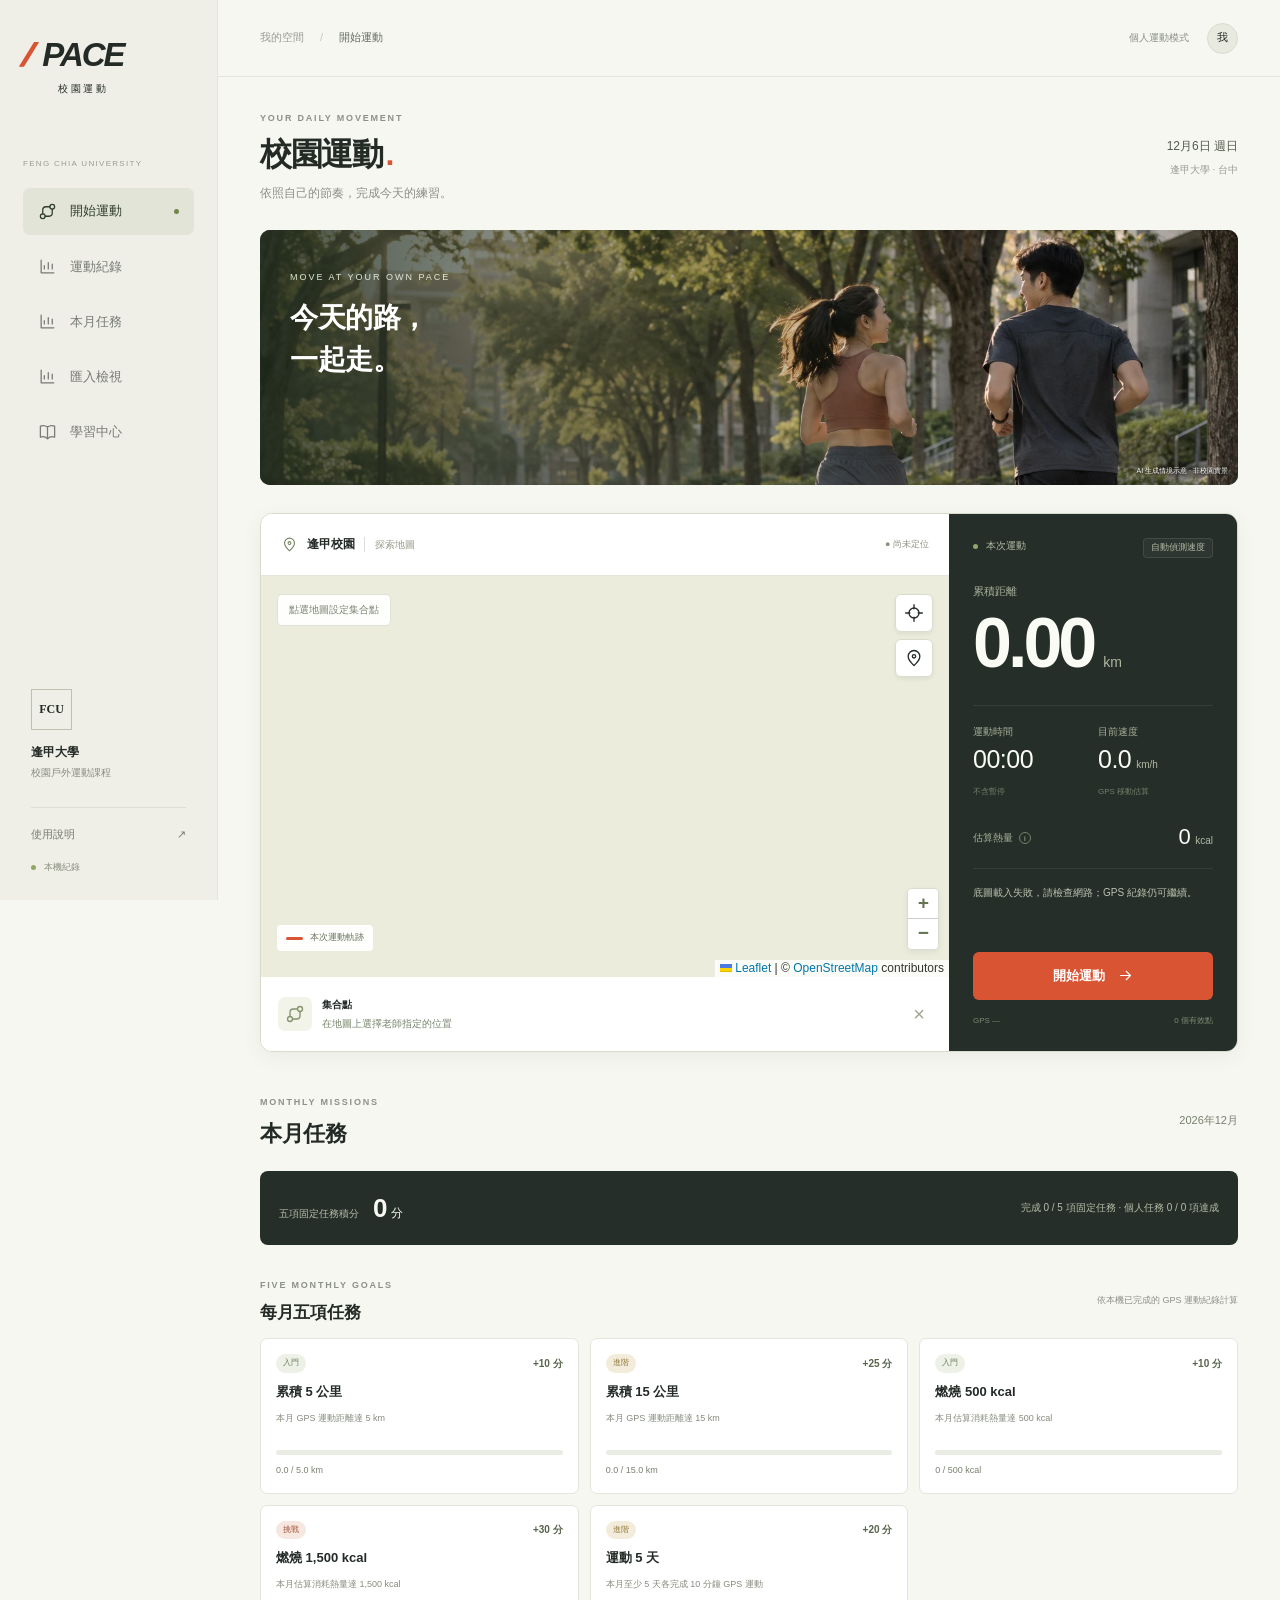
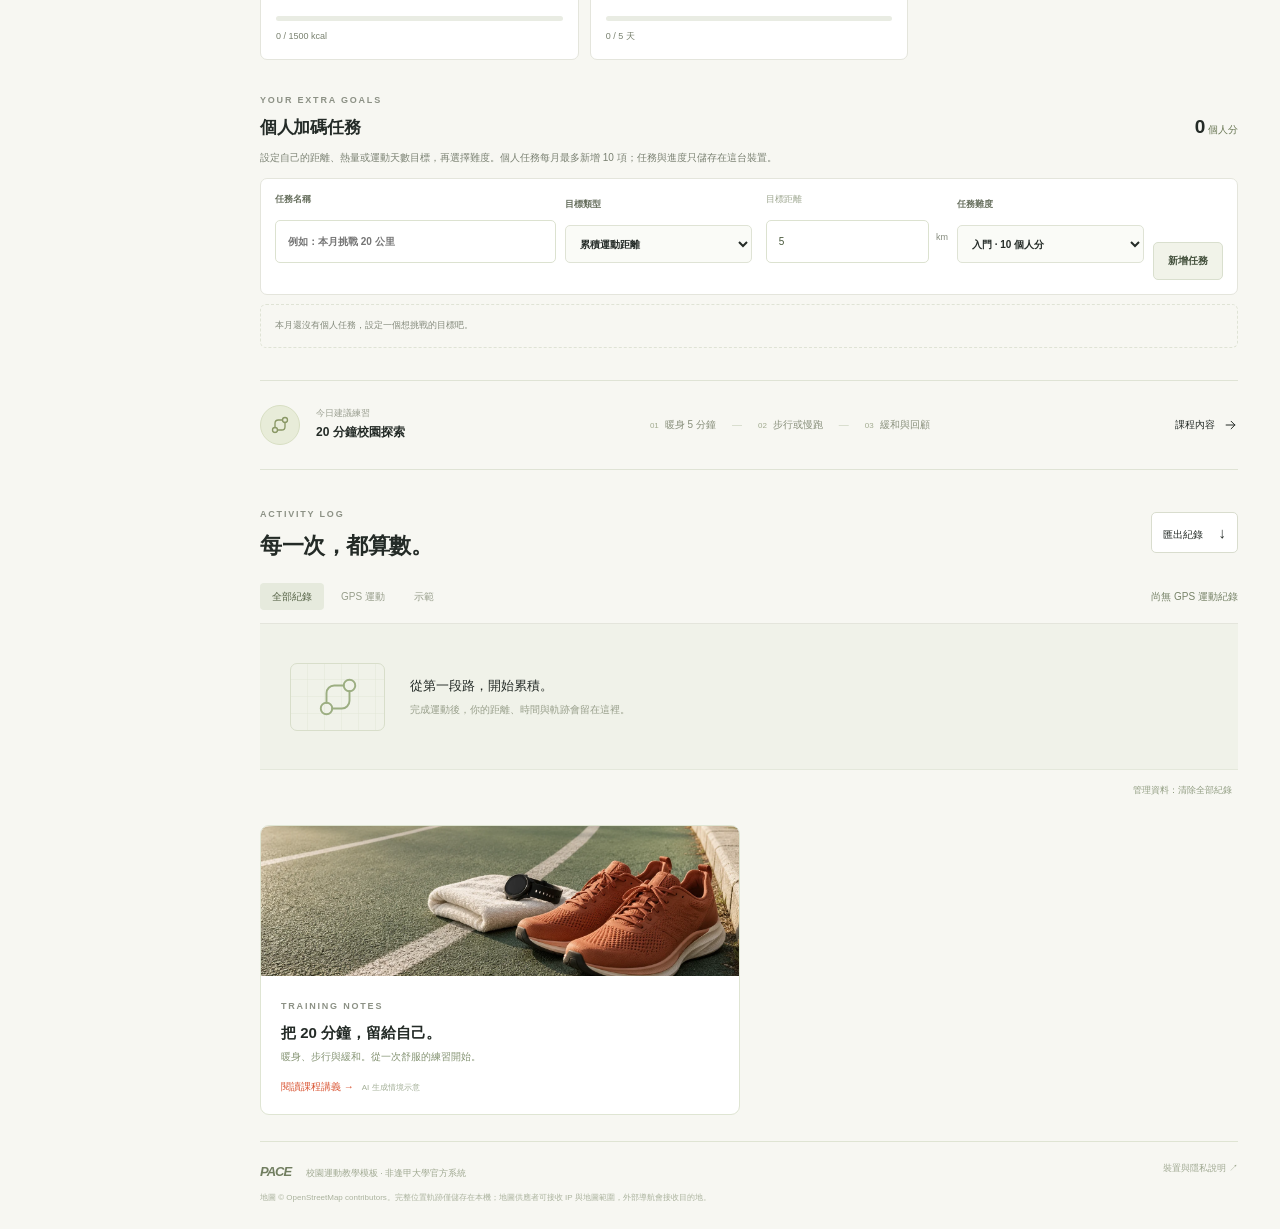
==== commit b673848c: "移除好友競賽並新增本機月任務" ====
--- a/index.html
+++ b/index.html
@@ -1,23 +1,26 @@
-<!doctype html><html lang="zh-Hant"><head><meta charset="utf-8"><meta name="viewport" content="width=device-width,initial-scale=1,viewport-fit=cover"><meta name="theme-color" content="#222824"><meta name="apple-mobile-web-app-capable" content="yes"><link rel="manifest" href="manifest.webmanifest"><link rel="icon" href="icon.svg" type="image/svg+xml"><link rel="stylesheet" href="vendor/leaflet.css"><link rel="stylesheet" href="style.css"><link rel="stylesheet" href="classroom.css"><link rel="stylesheet" href="workout-focus.css"><link rel="stylesheet" href="goals.css"><link rel="stylesheet" href="competition.css"><title>PACE 校園運動 · 逢甲大學</title></head><body>
+<!doctype html><html lang="zh-Hant"><head><meta charset="utf-8"><meta name="viewport" content="width=device-width,initial-scale=1,viewport-fit=cover"><meta name="theme-color" content="#222824"><meta name="apple-mobile-web-app-capable" content="yes"><link rel="manifest" href="manifest.webmanifest"><link rel="icon" href="icon.svg" type="image/svg+xml"><link rel="stylesheet" href="vendor/leaflet.css"><link rel="stylesheet" href="style.css"><link rel="stylesheet" href="classroom.css"><link rel="stylesheet" href="workout-focus.css"><link rel="stylesheet" href="goals.css"><link rel="stylesheet" href="missions.css"><title>PACE 校園運動 · 逢甲大學</title></head><body>
 <svg class="sprite" xmlns="http://www.w3.org/2000/svg"><symbol id="i-route" viewBox="0 0 24 24"><circle cx="6" cy="18" r="3"/><circle cx="18" cy="6" r="3"/><path d="M6 15v-5a4 4 0 0 1 4-4h5M18 9v5a4 4 0 0 1-4 4h-5"/></symbol><symbol id="i-chart" viewBox="0 0 24 24"><path d="M4 4v16h16M8 15v-4m5 4V7m5 8v-6"/></symbol><symbol id="i-book" viewBox="0 0 24 24"><path d="M12 5v15M12 5C8 2 3 4 3 4v14s5-2 9 2c4-4 9-2 9-2V4s-5-2-9 1Z"/></symbol><symbol id="i-arrow" viewBox="0 0 24 24"><path d="M5 12h14m-6-6 6 6-6 6"/></symbol><symbol id="i-pin" viewBox="0 0 24 24"><path d="M19 10c0 5-7 11-7 11S5 15 5 10a7 7 0 1 1 14 0Z"/><circle cx="12" cy="10" r="2"/></symbol><symbol id="i-cross" viewBox="0 0 24 24"><circle cx="12" cy="12" r="6"/><path d="M12 2v5m0 10v5M2 12h5m10 0h5"/></symbol></svg>
-<aside class="sidebar"><a class="brand" href="./" aria-label="PACE 校園運動首頁"><span class="brand-symbol">//</span>PACE<span class="brand-sub">校園運動</span></a><div class="workspace-label">FENG CHIA UNIVERSITY</div><nav class="sidenav"><a href="#exercise" class="active"><svg><use href="#i-route"/></svg>開始運動<span class="nav-dot"></span></a><a href="#history"><svg><use href="#i-chart"/></svg>運動紀錄</a><a href="#competition"><svg><use href="#i-chart"/></svg>好友競賽</a><a href="classroom.html" data-cloud-only><svg><use href="#i-chart"/></svg>班級中心</a><a href="review.html"><svg><use href="#i-chart"/></svg>匯入檢視</a><a href="handout.html"><svg><use href="#i-book"/></svg>學習中心</a></nav><div class="side-bottom"><div class="campus-logo">FCU</div><strong>逢甲大學</strong><span>校園戶外運動課程</span><a href="guide.html">使用說明 <span>↗</span></a><div class="local-note"><i></i> 本機紀錄<span data-cloud-only> · 自選雲端繳交</span></div></div></aside>
+<aside class="sidebar"><a class="brand" href="./" aria-label="PACE 校園運動首頁"><span class="brand-symbol">//</span>PACE<span class="brand-sub">校園運動</span></a><div class="workspace-label">FENG CHIA UNIVERSITY</div><nav class="sidenav"><a href="#exercise" class="active"><svg><use href="#i-route"/></svg>開始運動<span class="nav-dot"></span></a><a href="#history"><svg><use href="#i-chart"/></svg>運動紀錄</a><a href="#missions"><svg><use href="#i-chart"/></svg>本月任務</a><a href="classroom.html" data-cloud-only><svg><use href="#i-chart"/></svg>班級中心</a><a href="review.html"><svg><use href="#i-chart"/></svg>匯入檢視</a><a href="handout.html"><svg><use href="#i-book"/></svg>學習中心</a></nav><div class="side-bottom"><div class="campus-logo">FCU</div><strong>逢甲大學</strong><span>校園戶外運動課程</span><a href="guide.html">使用說明 <span>↗</span></a><div class="local-note"><i></i> 本機紀錄<span data-cloud-only> · 自選雲端繳交</span></div></div></aside>
 <div class="shell"><header class="topbar"><div class="breadcrumb">我的空間 <span>/</span> <strong>開始運動</strong></div><div class="topright"><span class="device-label">個人運動模式</span><span class="avatar">我</span></div></header><main>
 <section class="pageheading"><div><div class="overline">YOUR DAILY MOVEMENT</div><h1>校園運動<span class="title-dot">.</span></h1><p>依照自己的節奏，完成今天的練習。</p></div><div class="dateblock"><span id="todayDate"></span><small>逢甲大學 · 台中</small></div></section>
 <section class="image-hero"><img src="assets/campus-run.webp" alt="生成示意：學生在綠蔭步道慢跑" fetchpriority="high"><div class="image-hero-copy"><span>MOVE AT YOUR OWN PACE</span><h2>今天的路，<br>一起走。</h2><a href="classroom.html" data-cloud-only>進入班級中心 <span>↗</span></a></div><small class="image-credit">AI 生成情境示意 · 非校園實景</small></section><section class="workout" id="exercise"><div class="mapcard"><div class="maptop"><div class="map-title"><svg><use href="#i-pin"/></svg><strong>逢甲校園</strong><span>探索地圖</span></div><span class="status" id="badge">● 尚未定位</span></div><div class="maparea"><div id="map" aria-label="逢甲大學校園互動地圖"></div><div class="map-instruction">點選地圖設定集合點</div><div class="maptools"><button id="locate" aria-label="我的定位" title="我的定位"><svg><use href="#i-cross"/></svg></button><button id="campus" aria-label="回到校園" title="回到校園"><svg><use href="#i-pin"/></svg></button></div><div class="map-scale-note"><span class="track-key"></span>本次運動軌跡</div></div><div class="mapnote"><span class="destination-icon"><svg><use href="#i-route"/></svg></span><div><strong>集合點</strong><span id="targetInfo">在地圖上選擇老師指定的位置</span></div><a id="navigate" hidden target="_blank" rel="noopener">導航 ↗</a><button id="clearTarget" title="清除集合點" aria-label="清除集合點">×</button></div></div>
 <aside class="session-panel"><div class="session-top"><span><i></i> 本次運動</span><span id="activityLabel">自動偵測速度</span></div><div class="primarymetric"><span>累積距離</span><div><b id="distance">0.00</b><span>km</span></div></div><div class="metric-grid"><article><span>運動時間</span><strong id="elapsed">00:00</strong><small>不含暫停</small></article><article><span>目前速度</span><strong><b id="speed">0.0</b><em>km/h</em></strong><small>GPS 移動估算</small></article><article class="energy"><span>估算熱量 <button class="info-button" id="energyInfo" aria-label="查看熱量估算方式">i</button></span><strong><b id="calories">0</b><em>kcal</em></strong></article></div><div id="goalProgress" class="goal-progress" hidden></div><div class="session-message" id="message" role="status" aria-live="polite">開啟定位，準備記錄你的第一步。</div><div class="actiondock"><button class="primary" id="openSetup"><span>開始運動</span><svg><use href="#i-arrow"/></svg></button><div class="controls"><button id="pause" disabled>Ⅱ 暫停</button><button id="finish" disabled>■ 結束並儲存</button></div></div><div class="signalbar"><span>GPS <b id="accuracy">—</b></span><span id="points">0 個有效點</span></div></aside></section>
-<section class="competition-section" id="competition">
-<div class="sectionheading"><div><span class="overline">MONTHLY CHALLENGE</span><h2>好友競賽</h2></div><span class="competition-period" id="competitionPeriod"></span></div>
-<div class="competition-overview">
-<article class="competition-card"><span class="competition-label">你的競賽代號</span><label for="competitionAlias">設定暱稱（不必填真名）</label><div class="competition-alias-row"><input id="competitionAlias" maxlength="24" autocomplete="nickname"><button id="saveCompetitionAlias" type="button">儲存</button></div><small>完成的 GPS 紀錄會依這個代號累積在本機榜單。</small></article>
-<article class="competition-card invite-card"><span class="competition-label">本月邀請碼 · 原型</span><strong class="competition-code" id="competitionCode"></strong><button id="copyCompetitionInvite" type="button">複製邀請資訊</button><small>代碼僅供本機原型展示，朋友目前無法用它加入或同步。</small></article>
-</div>
-<p class="competition-notice">本機原型：運動紀錄、邀請碼與排名只存在這台裝置。榜單只會列出本機不同代號的有效 GPS 紀錄；跨裝置邀請、加入與同步尚未提供。</p>
-<div class="competition-score"><div><span>本月積分</span><strong><b id="competitionPoints">0</b> 分</strong></div><p id="competitionRank"></p></div>
-<div class="sectionheading competition-subheading"><div><span class="overline">FIVE ACHIEVEMENTS</span><h3>本月五項成就</h3></div><small>達成後自動計分</small></div>
+<section class="missions-section" id="missions">
+<div class="sectionheading"><div><span class="overline">MONTHLY MISSIONS</span><h2>本月任務</h2></div><span class="missions-period" id="missionsPeriod"></span></div>
+<div class="mission-score"><div><span>五項固定任務積分</span><strong><b id="missionPoints">0</b> 分</strong></div><p id="missionSummary">完成 0 / 5 項固定任務</p></div>
+<div class="sectionheading mission-subheading"><div><span class="overline">FIVE MONTHLY GOALS</span><h3>每月五項任務</h3></div><small>依本機已完成的 GPS 運動紀錄計算</small></div>
 <div class="achievement-grid" id="achievementGrid"></div>
-<div class="sectionheading competition-subheading leaderboard-heading"><div><span class="overline">LOCAL LEADERBOARD</span><h3>本機積分排名</h3></div><small>依積分排序，同分再比較距離</small></div>
-<ol class="competition-leaderboard" id="competitionLeaderboard" aria-label="本機積分排名"></ol>
-<p class="competition-message" id="competitionMessage" role="status" aria-live="polite"></p>
+<div class="sectionheading mission-subheading personal-task-heading"><div><span class="overline">YOUR EXTRA GOALS</span><h3>個人加碼任務</h3></div><div class="personal-task-score"><b id="personalTaskPoints">0</b> 個人分</div></div>
+<p class="personal-task-intro">設定自己的距離、熱量或運動天數目標，再選擇難度。個人任務每月最多新增 10 項；任務與進度只儲存在這台裝置。</p>
+<form class="personal-task-form" id="personalTaskForm">
+<label>任務名稱<input class="mission-input" id="personalTaskTitle" maxlength="40" required placeholder="例如：本月挑戰 20 公里"></label>
+<label>目標類型<select class="mission-input" id="personalTaskMetric"><option value="meters">累積運動距離</option><option value="kcal">估算消耗熱量</option><option value="days">運動天數</option></select></label>
+<label><span id="personalTaskTargetLabel">目標距離</span><span class="personal-task-target"><input class="mission-input" id="personalTaskTarget" type="number" min="1" max="100" step="0.1" value="5" required><span id="personalTaskUnit">km</span></span></label>
+<label>任務難度<select class="mission-input" id="personalTaskDifficulty"><option value="easy">入門 · 10 個人分</option><option value="medium">進階 · 20 個人分</option><option value="hard">挑戰 · 30 個人分</option></select></label>
+<button type="submit" id="addPersonalTask">新增任務</button>
+</form>
+<div class="personal-task-list" id="personalTaskList" aria-live="polite"></div>
+<p class="mission-message" id="missionMessage" role="status" aria-live="polite"></p>
 </section>
 <section class="training-strip"><div class="training-icon"><svg><use href="#i-route"/></svg></div><div class="training-copy"><span>今日建議練習</span><strong>20 分鐘校園探索</strong></div><div class="training-steps"><span><i>01</i>暖身 5 分鐘</span><b>—</b><span><i>02</i>步行或慢跑</span><b>—</b><span><i>03</i>緩和與回顧</span></div><a href="handout.html">課程內容 <svg><use href="#i-arrow"/></svg></a></section>
 <section id="history" class="history-section"><div class="sectionheading"><div><span class="overline">ACTIVITY LOG</span><h2>每一次，都算數。</h2></div><button id="exportAll" class="export">匯出紀錄 <span>↓</span></button></div><div class="historybar"><div class="filters" aria-label="篩選紀錄"><button class="selected" data-filter="all" aria-pressed="true">全部紀錄</button><button data-filter="real" aria-pressed="false">GPS 運動</button><button data-filter="demo" aria-pressed="false">示範</button></div><span id="historyTotal">尚無運動紀錄</span></div><div id="records"></div><button id="deleteAll" class="delete-all">管理資料：清除全部紀錄</button></section>
@@ -27,4 +30,4 @@
 <dialog id="energyDialog"><div class="dialog-head"><h2>熱量如何估算？</h2><button class="close" id="closeEnergy" aria-label="關閉熱量說明">×</button></div><p>依 GPS 估算目前移動速度，自動判斷活動強度。各速度區段以對應 MET 計算，並累加整段運動熱量。</p><div class="formula">各區段 MET × 3.5 × 體重 kg ÷ 200 × 區段分鐘</div><p class="fine">不是 GPS 直接測量，也不能作為醫療或飲食處方。定位精度、坡度與個人體能都會影響實際消耗；停下休息時可按暫停。</p><a href="handout.html">查看完整教學講義 →</a></dialog>
 <script src="vendor/leaflet.js"></script><script src="mode.js"></script>
 <script src="tiles.js"></script>
-<script src="core.js"></script><script src="app.js"></script><script src="cloud-upload.js"></script><script src="competition.js"></script></body></html>
+<script src="core.js"></script><script src="app.js"></script><script src="cloud-upload.js"></script><script src="missions.js"></script></body></html>
--- a/missions.css
+++ b/missions.css
@@ -0,0 +1,387 @@
+.missions-section {
+  padding: 38px 0 32px;
+  border-bottom: 1px solid #dfe3d5;
+}
+
+.missions-period {
+  color: #777f6e;
+  font-size: 11px;
+}
+
+.mission-score {
+  display: flex;
+  align-items: center;
+  justify-content: space-between;
+  gap: 16px;
+  padding: 17px 19px;
+  border-radius: 8px;
+  background: var(--dark);
+  color: #f8f9f3;
+}
+
+.mission-score > div {
+  display: flex;
+  align-items: baseline;
+  gap: 14px;
+}
+
+.mission-score span,
+.mission-score p {
+  color: #b5bea9;
+  font-size: 10px;
+}
+
+.mission-score strong {
+  font-size: 12px;
+  font-weight: 500;
+}
+
+.mission-score strong b {
+  font-size: 26px;
+  font-weight: 600;
+  font-variant-numeric: tabular-nums;
+}
+
+.mission-subheading {
+  margin: 28px 0 12px;
+}
+
+.mission-subheading h3 {
+  margin: 5px 0 0;
+  font-size: 17px;
+  letter-spacing: -.3px;
+}
+
+.mission-subheading > small {
+  color: #8b9084;
+  font-size: 9px;
+  line-height: 1.6;
+}
+
+.achievement-grid {
+  display: grid;
+  grid-template-columns: repeat(3, minmax(0, 1fr));
+  gap: 11px;
+}
+
+.achievement-card {
+  min-width: 0;
+  display: grid;
+  align-content: start;
+  gap: 9px;
+  padding: 15px;
+  border: 1px solid var(--line);
+  border-radius: 7px;
+  background: #fff;
+}
+
+.achievement-card.is-complete {
+  border-color: #c7d1b7;
+  background: #f5f7ef;
+}
+
+.achievement-card-top {
+  display: flex;
+  justify-content: space-between;
+  align-items: center;
+  gap: 8px;
+}
+
+.achievement-card-top > strong {
+  color: #59644c;
+  font-size: 10px;
+  white-space: nowrap;
+}
+
+.achievement-difficulty {
+  padding: 3px 7px;
+  border-radius: 20px;
+  font-size: 8px;
+}
+
+.achievement-difficulty.easy {
+  background: #eef1e7;
+  color: #6e7c58;
+}
+
+.achievement-difficulty.medium {
+  background: #f3ecda;
+  color: #927a3d;
+}
+
+.achievement-difficulty.hard {
+  background: #f6e8e0;
+  color: #a55339;
+}
+
+.achievement-card h3 {
+  margin: 0;
+  font-size: 13px;
+}
+
+.achievement-card p {
+  min-height: 30px;
+  color: #858b7d;
+  font-size: 9px;
+  line-height: 1.6;
+}
+
+.achievement-track {
+  height: 5px;
+  overflow: hidden;
+  border-radius: 8px;
+  background: #e9ece3;
+}
+
+.achievement-track span {
+  display: block;
+  height: 100%;
+  border-radius: inherit;
+  background: #9ca982;
+  transition: width .25s ease;
+}
+
+.achievement-card.is-complete .achievement-track span {
+  background: #71864e;
+}
+
+.achievement-card small {
+  color: #78806e;
+  font-size: 9px;
+  font-variant-numeric: tabular-nums;
+}
+
+.personal-task-heading {
+  align-items: end;
+}
+
+.personal-task-score {
+  color: #687653;
+  font-size: 10px;
+  white-space: nowrap;
+}
+
+.personal-task-score b {
+  color: var(--ink);
+  font-size: 19px;
+  font-variant-numeric: tabular-nums;
+}
+
+.personal-task-intro {
+  margin: -4px 0 12px;
+  color: #7b8273;
+  font-size: 10px;
+  line-height: 1.7;
+}
+
+.personal-task-form {
+  display: grid;
+  grid-template-columns: 1.5fr 1fr 1fr 1fr auto;
+  align-items: end;
+  gap: 9px;
+  padding: 14px;
+  border: 1px solid var(--line);
+  border-radius: 7px;
+  background: #fff;
+}
+
+.personal-task-form > label {
+  display: grid;
+  gap: 6px;
+  min-width: 0;
+  color: #68705f;
+  font-size: 9px;
+  font-weight: 600;
+}
+
+.mission-input {
+  width: 100%;
+  min-width: 0;
+  min-height: 38px;
+  padding: 8px 10px;
+  border: 1px solid #dfe3d5;
+  border-radius: 5px;
+  background: #fafbf7;
+  color: var(--ink);
+  font-size: 10px;
+}
+
+.personal-task-target {
+  display: flex;
+  align-items: center;
+  gap: 7px;
+}
+
+.personal-task-target input {
+  min-width: 0;
+  flex: 1;
+}
+
+.personal-task-target > span {
+  color: #858b7d;
+  font-size: 9px;
+}
+
+.personal-task-form > button {
+  min-height: 38px;
+  padding: 0 14px;
+  border: 1px solid #d9dfce;
+  border-radius: 5px;
+  background: #f1f3e9;
+  color: #44513d;
+  font-size: 10px;
+  font-weight: 600;
+  white-space: nowrap;
+}
+
+.personal-task-form > button:disabled {
+  opacity: .5;
+}
+
+.personal-task-list {
+  display: grid;
+  gap: 8px;
+  margin-top: 9px;
+}
+
+.personal-task-card {
+  display: grid;
+  grid-template-columns: minmax(130px, 1fr) minmax(80px, 1.5fr) auto auto;
+  align-items: center;
+  gap: 12px;
+  padding: 12px 14px;
+  border: 1px solid var(--line);
+  border-radius: 6px;
+  background: #fff;
+}
+
+.personal-task-card.is-complete {
+  border-color: #c7d1b7;
+  background: #f5f7ef;
+}
+
+.personal-task-copy {
+  display: grid;
+  gap: 3px;
+  min-width: 0;
+}
+
+.personal-task-copy strong {
+  overflow: hidden;
+  font-size: 10px;
+  text-overflow: ellipsis;
+  white-space: nowrap;
+}
+
+.personal-task-copy small,
+.personal-task-card > small {
+  color: #858b7d;
+  font-size: 8px;
+}
+
+.personal-task-card .achievement-track span {
+  background: #bc9861;
+}
+
+.personal-task-card.is-complete .achievement-track span {
+  background: #71864e;
+}
+
+.personal-task-delete {
+  padding: 5px 7px;
+  border: 0;
+  background: transparent;
+  color: #a04b38;
+  font-size: 9px;
+  text-decoration: underline;
+  text-underline-offset: 2px;
+}
+
+.personal-task-empty {
+  margin: 0;
+  padding: 14px;
+  border: 1px dashed #dfe3d5;
+  border-radius: 6px;
+  color: #858b7d;
+  font-size: 9px;
+}
+
+.mission-message {
+  min-height: 18px;
+  margin-top: 9px;
+  color: #657158;
+  font-size: 10px;
+}
+
+.mission-message:empty {
+  display: none;
+}
+
+@media (max-width: 850px) {
+  .achievement-grid {
+    grid-template-columns: repeat(2, minmax(0, 1fr));
+  }
+
+  .personal-task-form {
+    grid-template-columns: repeat(2, minmax(0, 1fr));
+  }
+
+  .personal-task-form > button {
+    grid-column: 1 / -1;
+  }
+}
+
+@media (max-width: 650px) {
+  .missions-section {
+    padding-top: 27px;
+  }
+
+  .achievement-grid,
+  .personal-task-form {
+    grid-template-columns: 1fr;
+  }
+
+  .personal-task-form > button {
+    grid-column: auto;
+  }
+
+  .personal-task-card {
+    grid-template-columns: minmax(0, 1fr) auto;
+    gap: 8px 12px;
+  }
+
+  .personal-task-card .achievement-track {
+    grid-column: 1 / -1;
+    grid-row: 2;
+  }
+
+  .personal-task-card > small {
+    grid-column: 1;
+  }
+
+  .personal-task-delete {
+    grid-column: 2;
+    grid-row: 3;
+  }
+
+  .achievement-card {
+    gap: 7px;
+    padding: 13px;
+  }
+
+  .achievement-card p {
+    min-height: 0;
+  }
+
+  .mission-score {
+    padding: 14px;
+  }
+
+  .mission-score > div {
+    gap: 8px;
+  }
+
+  .mission-score p {
+    text-align: right;
+  }
+}
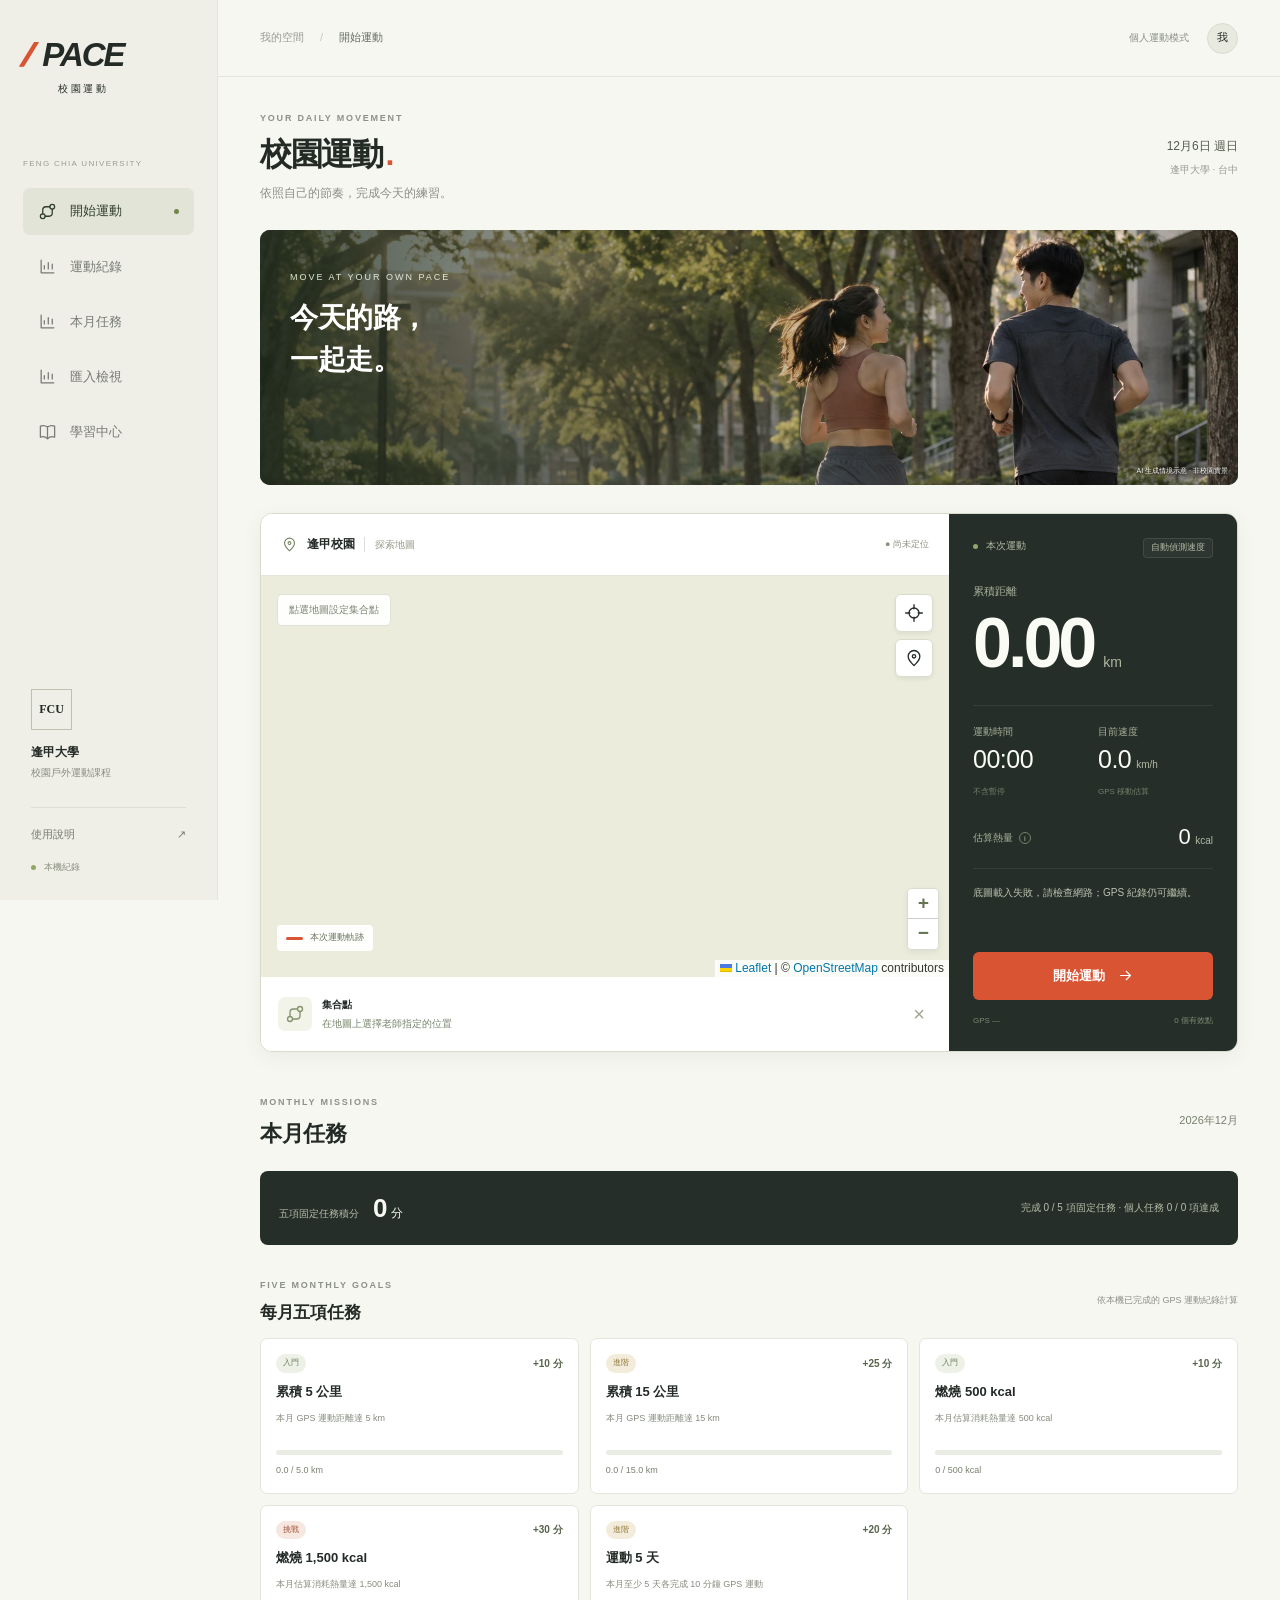
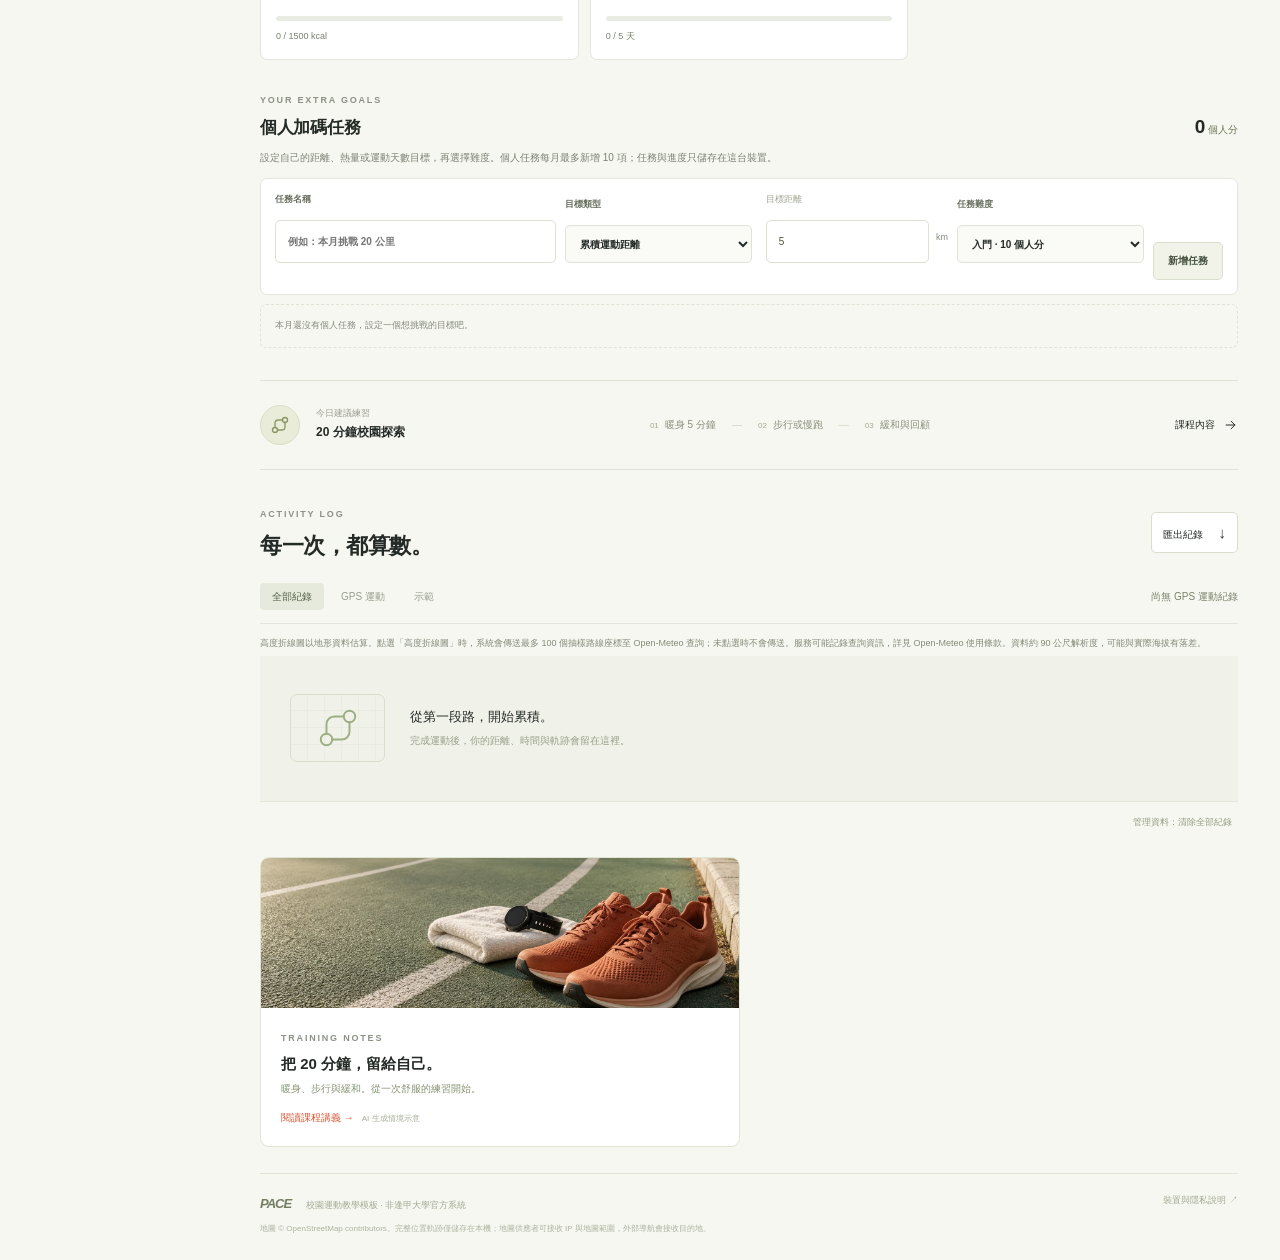
==== commit 346b990e: "新增路線高度剖面圖" ====
--- a/index.html
+++ b/index.html
@@ -1,4 +1,4 @@
-<!doctype html><html lang="zh-Hant"><head><meta charset="utf-8"><meta name="viewport" content="width=device-width,initial-scale=1,viewport-fit=cover"><meta name="theme-color" content="#222824"><meta name="apple-mobile-web-app-capable" content="yes"><link rel="manifest" href="manifest.webmanifest"><link rel="icon" href="icon.svg" type="image/svg+xml"><link rel="stylesheet" href="vendor/leaflet.css"><link rel="stylesheet" href="style.css"><link rel="stylesheet" href="classroom.css"><link rel="stylesheet" href="workout-focus.css"><link rel="stylesheet" href="goals.css"><link rel="stylesheet" href="missions.css"><title>PACE 校園運動 · 逢甲大學</title></head><body>
+<!doctype html><html lang="zh-Hant"><head><meta charset="utf-8"><meta name="viewport" content="width=device-width,initial-scale=1,viewport-fit=cover"><meta name="theme-color" content="#222824"><meta name="apple-mobile-web-app-capable" content="yes"><link rel="manifest" href="manifest.webmanifest"><link rel="icon" href="icon.svg" type="image/svg+xml"><link rel="stylesheet" href="vendor/leaflet.css"><link rel="stylesheet" href="style.css"><link rel="stylesheet" href="classroom.css"><link rel="stylesheet" href="workout-focus.css"><link rel="stylesheet" href="goals.css"><link rel="stylesheet" href="missions.css"><link rel="stylesheet" href="elevation.css"><title>PACE 校園運動 · 逢甲大學</title></head><body>
 <svg class="sprite" xmlns="http://www.w3.org/2000/svg"><symbol id="i-route" viewBox="0 0 24 24"><circle cx="6" cy="18" r="3"/><circle cx="18" cy="6" r="3"/><path d="M6 15v-5a4 4 0 0 1 4-4h5M18 9v5a4 4 0 0 1-4 4h-5"/></symbol><symbol id="i-chart" viewBox="0 0 24 24"><path d="M4 4v16h16M8 15v-4m5 4V7m5 8v-6"/></symbol><symbol id="i-book" viewBox="0 0 24 24"><path d="M12 5v15M12 5C8 2 3 4 3 4v14s5-2 9 2c4-4 9-2 9-2V4s-5-2-9 1Z"/></symbol><symbol id="i-arrow" viewBox="0 0 24 24"><path d="M5 12h14m-6-6 6 6-6 6"/></symbol><symbol id="i-pin" viewBox="0 0 24 24"><path d="M19 10c0 5-7 11-7 11S5 15 5 10a7 7 0 1 1 14 0Z"/><circle cx="12" cy="10" r="2"/></symbol><symbol id="i-cross" viewBox="0 0 24 24"><circle cx="12" cy="12" r="6"/><path d="M12 2v5m0 10v5M2 12h5m10 0h5"/></symbol></svg>
 <aside class="sidebar"><a class="brand" href="./" aria-label="PACE 校園運動首頁"><span class="brand-symbol">//</span>PACE<span class="brand-sub">校園運動</span></a><div class="workspace-label">FENG CHIA UNIVERSITY</div><nav class="sidenav"><a href="#exercise" class="active"><svg><use href="#i-route"/></svg>開始運動<span class="nav-dot"></span></a><a href="#history"><svg><use href="#i-chart"/></svg>運動紀錄</a><a href="#missions"><svg><use href="#i-chart"/></svg>本月任務</a><a href="classroom.html" data-cloud-only><svg><use href="#i-chart"/></svg>班級中心</a><a href="review.html"><svg><use href="#i-chart"/></svg>匯入檢視</a><a href="handout.html"><svg><use href="#i-book"/></svg>學習中心</a></nav><div class="side-bottom"><div class="campus-logo">FCU</div><strong>逢甲大學</strong><span>校園戶外運動課程</span><a href="guide.html">使用說明 <span>↗</span></a><div class="local-note"><i></i> 本機紀錄<span data-cloud-only> · 自選雲端繳交</span></div></div></aside>
 <div class="shell"><header class="topbar"><div class="breadcrumb">我的空間 <span>/</span> <strong>開始運動</strong></div><div class="topright"><span class="device-label">個人運動模式</span><span class="avatar">我</span></div></header><main>
@@ -23,11 +23,11 @@
 <p class="mission-message" id="missionMessage" role="status" aria-live="polite"></p>
 </section>
 <section class="training-strip"><div class="training-icon"><svg><use href="#i-route"/></svg></div><div class="training-copy"><span>今日建議練習</span><strong>20 分鐘校園探索</strong></div><div class="training-steps"><span><i>01</i>暖身 5 分鐘</span><b>—</b><span><i>02</i>步行或慢跑</span><b>—</b><span><i>03</i>緩和與回顧</span></div><a href="handout.html">課程內容 <svg><use href="#i-arrow"/></svg></a></section>
-<section id="history" class="history-section"><div class="sectionheading"><div><span class="overline">ACTIVITY LOG</span><h2>每一次，都算數。</h2></div><button id="exportAll" class="export">匯出紀錄 <span>↓</span></button></div><div class="historybar"><div class="filters" aria-label="篩選紀錄"><button class="selected" data-filter="all" aria-pressed="true">全部紀錄</button><button data-filter="real" aria-pressed="false">GPS 運動</button><button data-filter="demo" aria-pressed="false">示範</button></div><span id="historyTotal">尚無運動紀錄</span></div><div id="records"></div><button id="deleteAll" class="delete-all">管理資料：清除全部紀錄</button></section>
+<section id="history" class="history-section"><div class="sectionheading"><div><span class="overline">ACTIVITY LOG</span><h2>每一次，都算數。</h2></div><button id="exportAll" class="export">匯出紀錄 <span>↓</span></button></div><div class="historybar"><div class="filters" aria-label="篩選紀錄"><button class="selected" data-filter="all" aria-pressed="true">全部紀錄</button><button data-filter="real" aria-pressed="false">GPS 運動</button><button data-filter="demo" aria-pressed="false">示範</button></div><span id="historyTotal">尚無運動紀錄</span></div><p class="elevation-privacy-note">高度折線圖以地形資料估算。點選「高度折線圖」時，系統會傳送最多 100 個抽樣路線座標至 Open-Meteo 查詢；未點選時不會傳送。服務可能記錄查詢資訊，詳見 <a href="https://open-meteo.com/en/terms" target="_blank" rel="noopener">Open-Meteo 使用條款</a>。資料約 90 公尺解析度，可能與實際海拔有落差。</p><div id="records"></div><button id="deleteAll" class="delete-all">管理資料：清除全部紀錄</button></section>
 <section class="editorial-cards"><article class="editorial-card"><img src="assets/track-essentials.webp" alt="生成示意：跑道旁的跑鞋與運動裝備" loading="lazy"><div><span class="overline">TRAINING NOTES</span><h3>把 20 分鐘，留給自己。</h3><p>暖身、步行與緩和。從一次舒服的練習開始。</p><a href="handout.html">閱讀課程講義 →</a><small>　AI 生成情境示意</small></div></article><article class="editorial-card" data-cloud-only><img src="assets/campus-run.webp" alt="生成示意：同學一起運動" loading="lazy"><div><span class="overline">CLASSROOM CONNECTION</span><h3>一堂課，連結每個人的進步。</h3><p>加入班級、繳交運動紀錄，讓老師看見你的練習。</p><a href="classroom.html">開啟班級中心 →</a><small>　AI 生成情境示意</small></div></article></section><footer><span><b>PACE</b> 校園運動教學模板 · 非逢甲大學官方系統</span><a href="guide.html">裝置與隱私說明 ↗</a><p>地圖 © OpenStreetMap contributors。完整位置軌跡僅儲存在本機；<span data-cloud-only>運動摘要可由你確認後繳交至班級資料庫。</span>地圖供應者可接收 IP 與地圖範圍，外部導航會接收目的地。</p></footer>
 </main></div>
 <dialog id="setupDialog"><div class="dialog-head"><div><span class="overline">BEFORE YOU GO</span><h2>準備開始</h2></div><button id="closeSetup" class="close" aria-label="關閉設定">×</button></div><p class="dialog-intro">確認個人資料，讓這次運動有自己的紀錄。</p><form id="profile"><fieldset id="fields"><label>課堂代號 <span>選填，不需真實姓名</span><input id="alias" maxlength="24" placeholder="例如 A 組 07"></label><div class="three"><label>身高 <span>cm</span><input id="height" type="number" min="80" max="230" value="165" required></label><label>體重 <span>kg</span><input id="weight" type="number" min="20" max="250" step="0.1" value="60" required></label><label>年齡 <span>歲</span><input id="age" type="number" min="6" max="100" value="20" required></label></div><section class="goal-settings" aria-labelledby="goalSettingsTitle"><div class="goal-settings-head"><strong id="goalSettingsTitle">本次運動目標</strong><span>各項可獨立設定</span></div><div class="goal-options"><div class="goal-option"><label class="goal-toggle" for="goalCaloriesEnabled"><input id="goalCaloriesEnabled" type="checkbox"><span>消耗熱量</span></label><div class="goal-entry"><input id="goalCalories" type="number" min="1" max="50000" step="1" value="300" disabled aria-label="目標消耗熱量"><span>kcal</span></div></div><div class="goal-option"><label class="goal-toggle" for="goalDistanceEnabled"><input id="goalDistanceEnabled" type="checkbox"><span>運動距離</span></label><div class="goal-entry"><input id="goalDistance" type="number" min="0.1" max="1000" step="0.1" value="2" disabled aria-label="目標運動距離"><span>km</span></div></div><div class="goal-option"><label class="goal-toggle" for="goalDurationEnabled"><input id="goalDurationEnabled" type="checkbox"><span>運動時間</span></label><div class="goal-entry"><input id="goalDuration" type="number" min="1" max="1440" step="1" value="30" disabled aria-label="目標運動時間"><span>分鐘</span></div></div></div><p>全部關閉即為自由運動；達成目標後仍可繼續，按結束才儲存。</p></section><div class="privacy-note"><svg><use href="#i-cross"/></svg><span>運動開始後會進入專注畫面並嘗試保持螢幕亮著；請保持網頁在前景，切換 App 或鎖屏仍可能暫停。熱量依 GPS 移動速度估算。</span></div><label class="check"><input id="consent" type="checkbox" required><span>同意在此裝置記錄位置與運動資料，可隨時刪除。</span></label></fieldset><button class="primary" id="start" type="submit">開始 GPS 運動 <svg><use href="#i-arrow"/></svg></button></form><button class="demo-link" id="demo">先體驗示範運動</button><p class="fine">熱量僅供教學參考。身高、年齡不參與估算；GPS 速度與活動 MET 僅為估算值，不宜作未滿 19 歲學生的個人評估。</p></dialog>
 <dialog id="energyDialog"><div class="dialog-head"><h2>熱量如何估算？</h2><button class="close" id="closeEnergy" aria-label="關閉熱量說明">×</button></div><p>依 GPS 估算目前移動速度，自動判斷活動強度。各速度區段以對應 MET 計算，並累加整段運動熱量。</p><div class="formula">各區段 MET × 3.5 × 體重 kg ÷ 200 × 區段分鐘</div><p class="fine">不是 GPS 直接測量，也不能作為醫療或飲食處方。定位精度、坡度與個人體能都會影響實際消耗；停下休息時可按暫停。</p><a href="handout.html">查看完整教學講義 →</a></dialog>
 <script src="vendor/leaflet.js"></script><script src="mode.js"></script>
 <script src="tiles.js"></script>
-<script src="core.js"></script><script src="app.js"></script><script src="cloud-upload.js"></script><script src="missions.js"></script></body></html>
+<script src="core.js"></script><script src="elevation.js"></script><script src="app.js"></script><script src="cloud-upload.js"></script><script src="missions.js"></script></body></html>
--- a/elevation.css
+++ b/elevation.css
@@ -0,0 +1,133 @@
+.elevation-privacy-note {
+  margin: 12px 0 4px;
+  color: #818a76;
+  font-size: 9px;
+  line-height: 1.7;
+}
+
+.record-actions .elevation-toggle {
+  border-color: #d5dccb;
+  background: #f1f4ea;
+  color: #64724f;
+}
+
+.elevation-panel {
+  margin: -7px 0 17px 120px;
+  padding: 16px 18px;
+  border: 1px solid #dfe4d5;
+  border-radius: 7px;
+  background: #fafbf7;
+}
+
+.elevation-panel[hidden] {
+  display: none;
+}
+
+.elevation-status {
+  margin: 0 0 10px;
+  color: #778169;
+  font-size: 9px;
+}
+
+.elevation-summary {
+  display: flex;
+  flex-wrap: wrap;
+  gap: 7px;
+  margin-bottom: 10px;
+}
+
+.elevation-summary span {
+  padding: 5px 8px;
+  border-radius: 4px;
+  background: #edf0e5;
+  color: #59664b;
+  font-size: 9px;
+  font-variant-numeric: tabular-nums;
+}
+
+.elevation-figure {
+  margin: 0;
+  overflow: hidden;
+}
+
+.elevation-figure svg {
+  display: block;
+  width: 100%;
+  height: auto;
+  min-height: 180px;
+}
+
+.elevation-gridline {
+  stroke: #dfe4d7;
+  stroke-width: 1;
+}
+
+.elevation-gridline.vertical {
+  stroke-dasharray: 2 5;
+  opacity: .7;
+}
+
+.elevation-axis-label,
+.elevation-axis-title {
+  fill: #7c8572;
+  font-family: inherit;
+  font-size: 11px;
+}
+
+.elevation-axis-title {
+  fill: #626e55;
+  font-size: 10px;
+}
+
+.elevation-area {
+  fill: #b9c69d;
+  fill-opacity: .38;
+  stroke: none;
+}
+
+.elevation-line {
+  fill: none;
+  stroke: #71864e;
+  stroke-width: 3;
+  stroke-linecap: round;
+  stroke-linejoin: round;
+  vector-effect: non-scaling-stroke;
+}
+
+.elevation-attribution {
+  margin-top: 6px;
+  color: #919887;
+  font-size: 8px;
+  line-height: 1.6;
+}
+
+.elevation-attribution a {
+  color: #6c7a59;
+  text-decoration: underline;
+  text-underline-offset: 2px;
+}
+
+@media (max-width: 1150px) {
+  .elevation-panel {
+    margin-left: 95px;
+  }
+}
+
+@media (max-width: 650px) {
+  .elevation-panel {
+    margin: -5px 0 14px;
+    padding: 12px 10px;
+  }
+
+  .elevation-figure svg {
+    min-height: 130px;
+  }
+
+  .elevation-axis-label {
+    font-size: 13px;
+  }
+
+  .elevation-axis-title {
+    font-size: 11px;
+  }
+}
